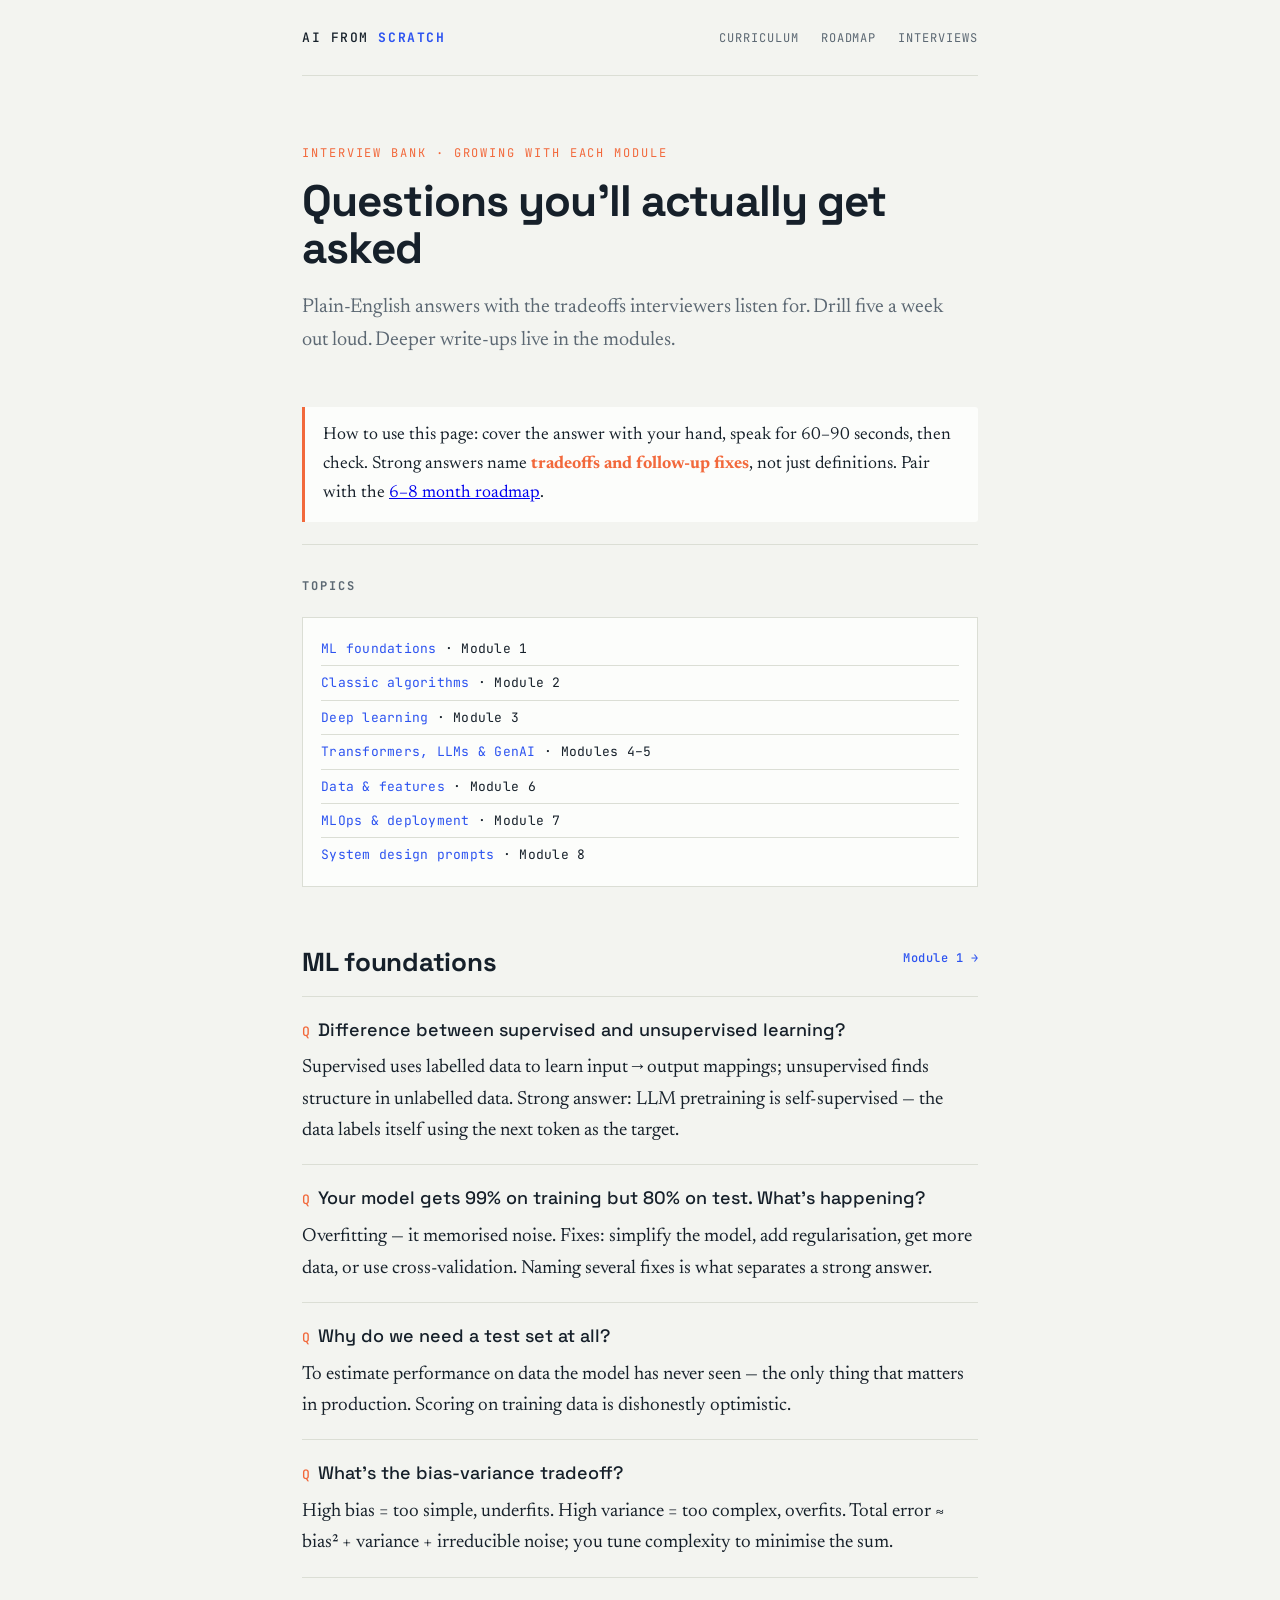
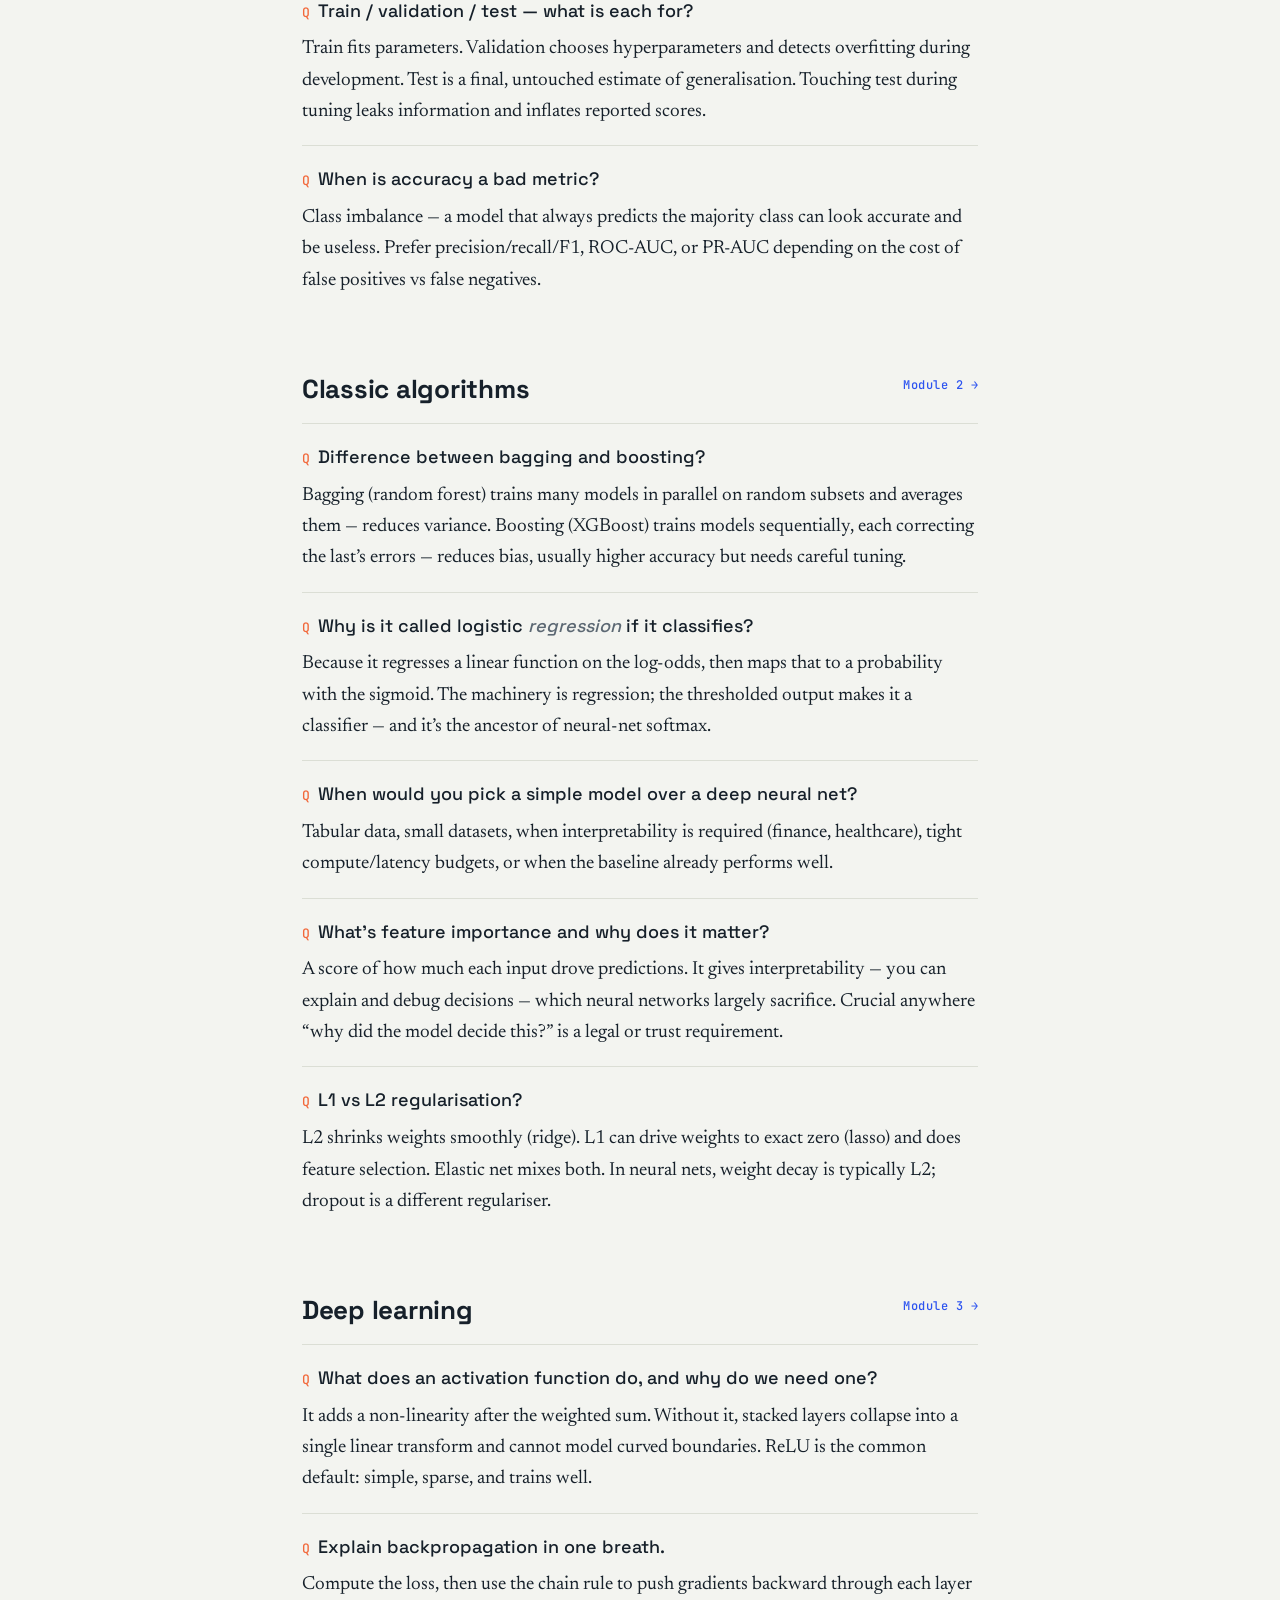
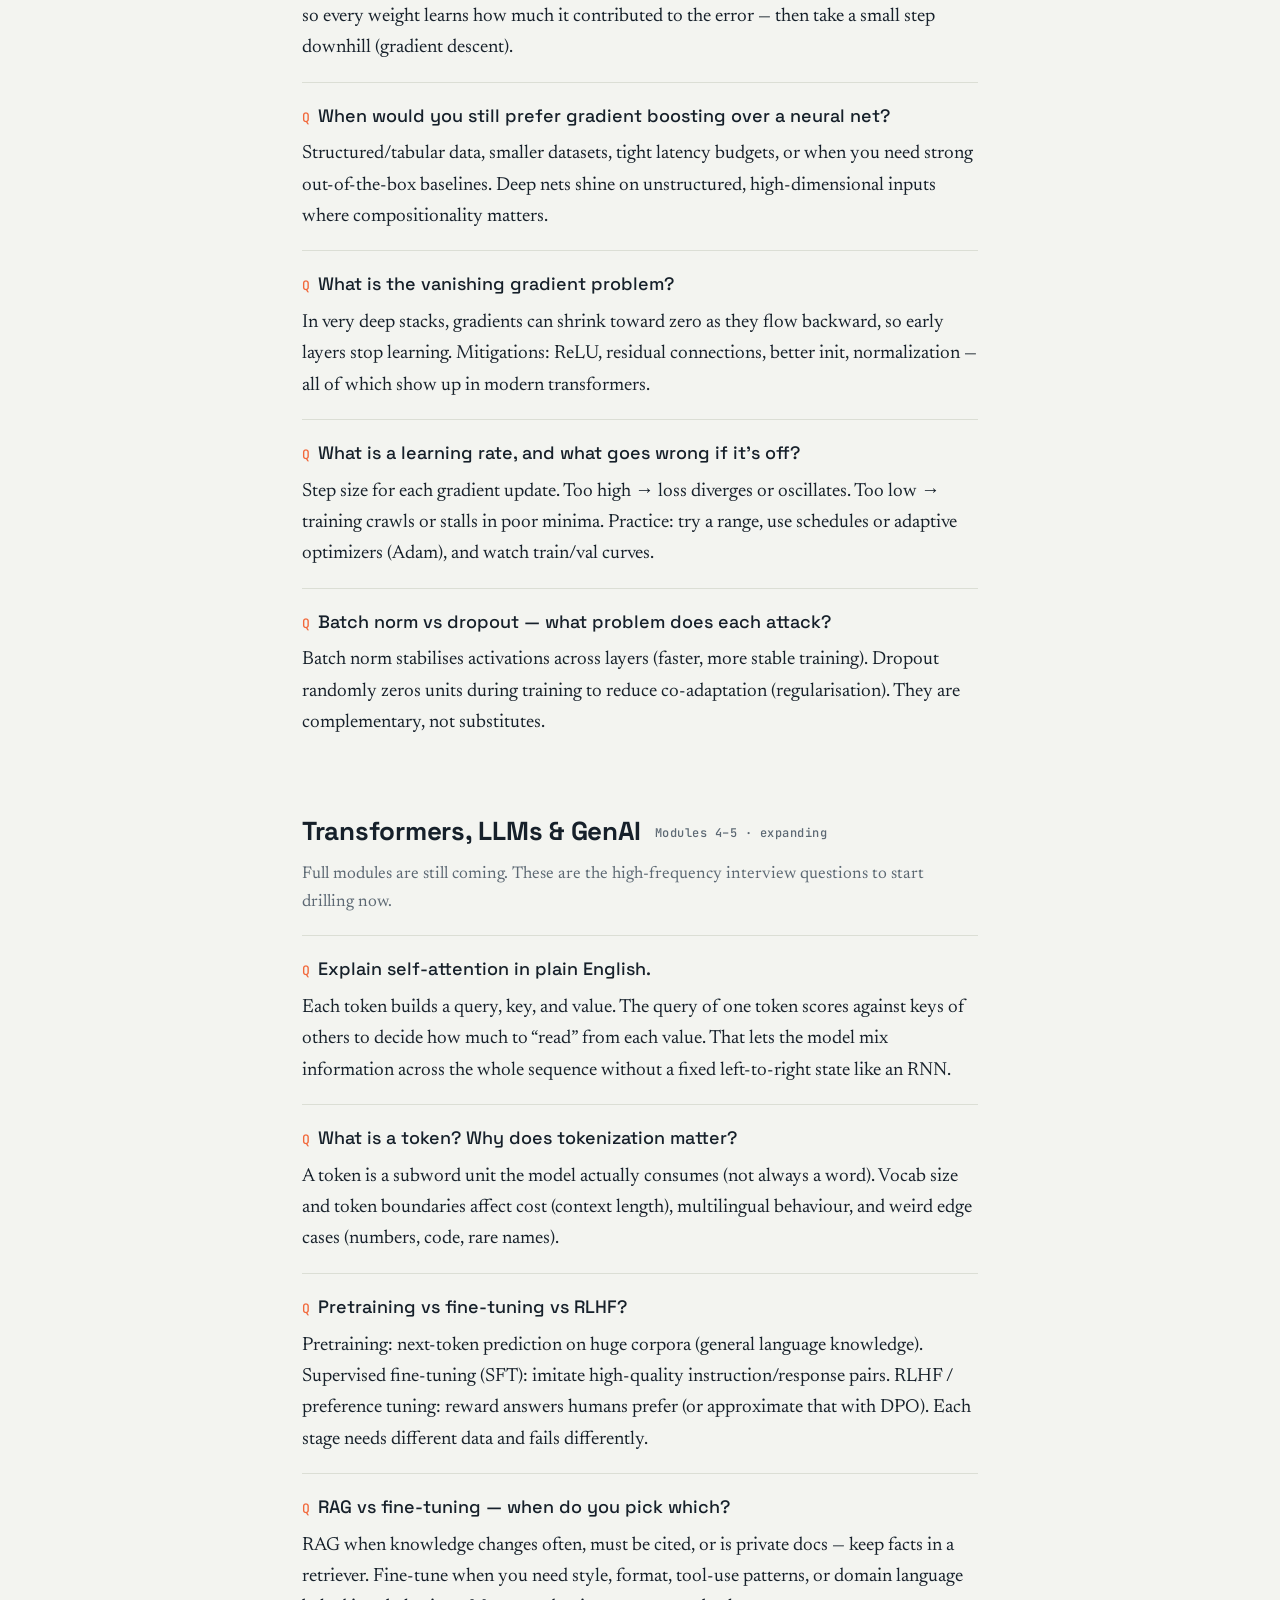
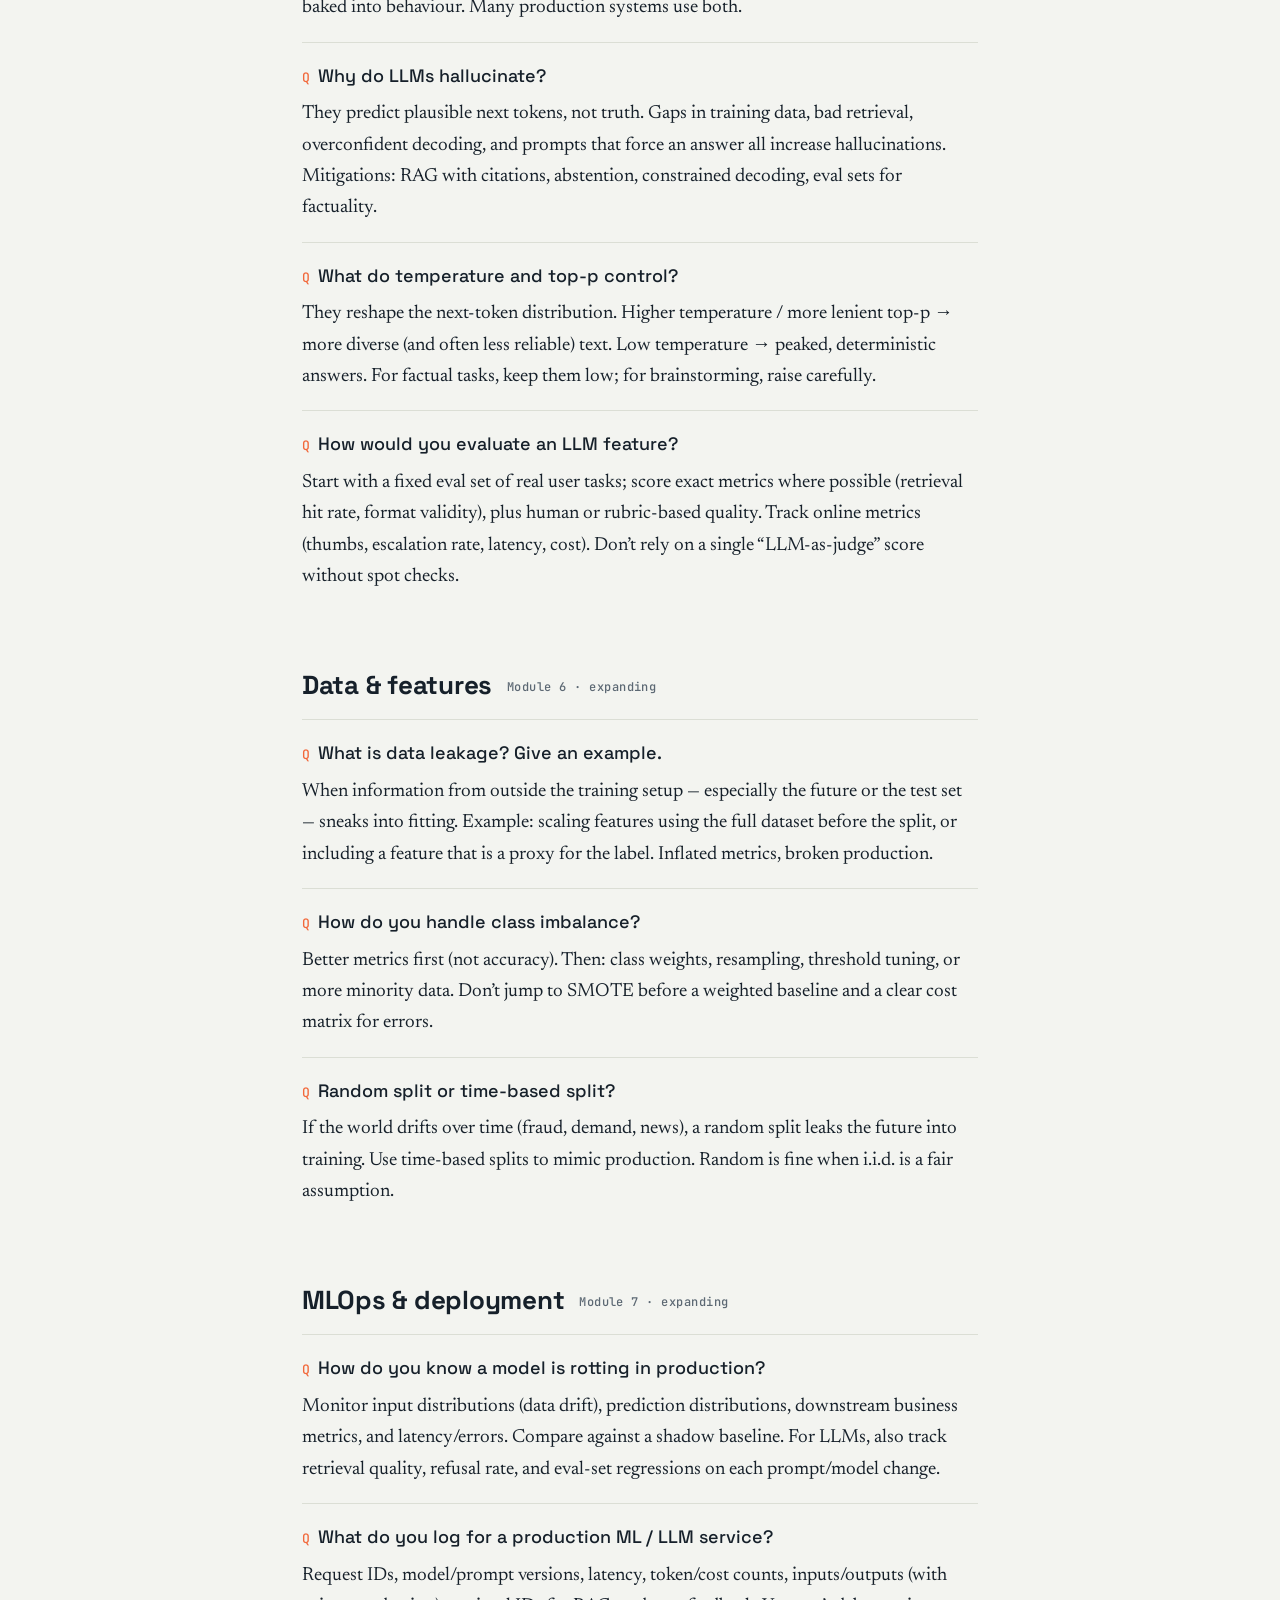
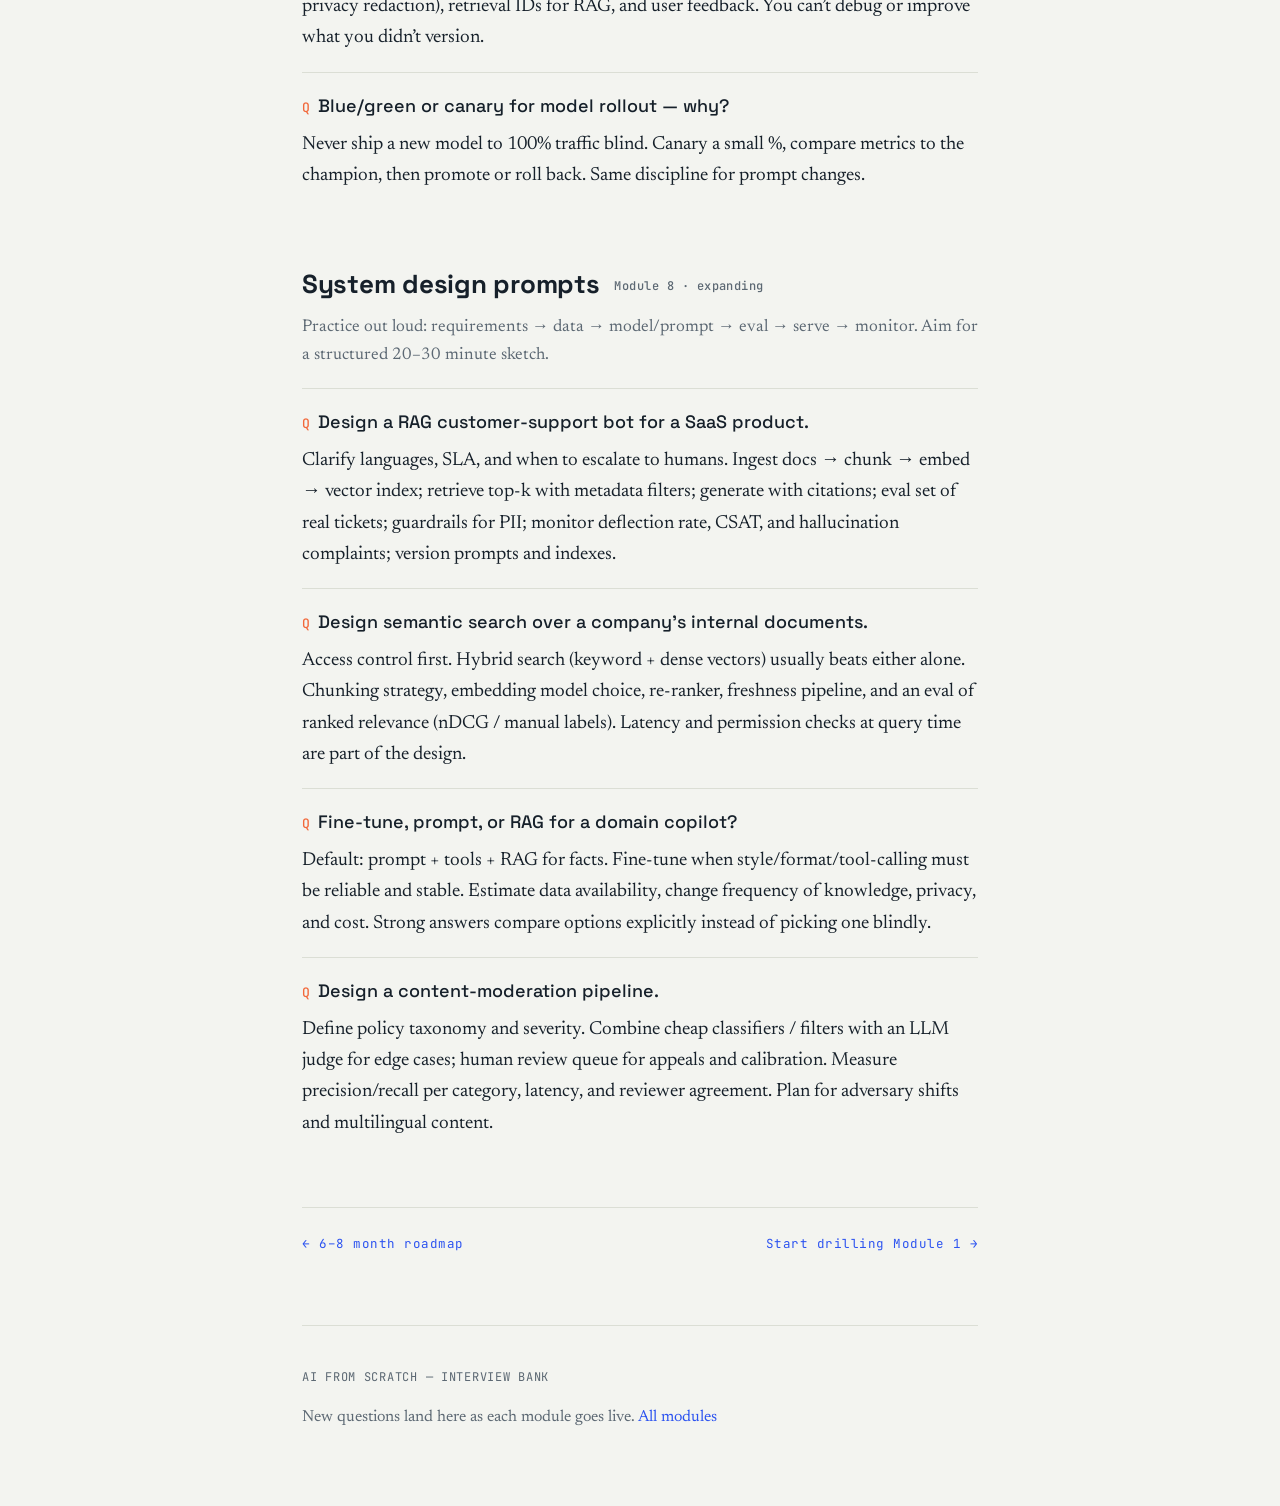
==== interview.html @ 67f8be4a "Add roadmap and interview-questions pages linked from home Publish a 6–8 month interview-ready learn" ====
<!DOCTYPE html>
<html lang="en">
<head>
<meta charset="utf-8">
<meta name="viewport" content="width=device-width, initial-scale=1">
<title>Interview questions | AI from scratch</title>
<meta name="description" content="ML, deep learning, LLM, and system-design interview questions with plain-English answers — organized for a 6–8 month prep plan.">
<link rel="preconnect" href="https://fonts.googleapis.com">
<link rel="preconnect" href="https://fonts.gstatic.com" crossorigin>
<link href="https://fonts.googleapis.com/css2?family=Space+Grotesk:wght@500;700&family=Newsreader:ital,opsz,wght@0,6..72,400;0,6..72,500;1,6..72,400&family=JetBrains+Mono:wght@400;500&display=swap" rel="stylesheet">
<link rel="stylesheet" href="styles.css">
</head>
<body>
<div class="wrap">

  <header class="topbar">
    <a class="brand" href="index.html">AI&nbsp;from&nbsp;<b>scratch</b></a>
    <nav>
      <a href="index.html#curriculum">Curriculum</a>
      <a href="roadmap.html">Roadmap</a>
      <a href="interview.html">Interviews</a>
    </nav>
  </header>

  <div class="mhead">
    <p class="kicker">Interview bank · growing with each module</p>
    <h1>Questions you’ll actually get asked</h1>
    <p class="stand">Plain-English answers with the tradeoffs interviewers listen for.
      Drill five a week out loud. Deeper write-ups live in the modules.</p>
  </div>

  <article>
    <div class="callout">How to use this page: cover the answer with your hand, speak for 60–90 seconds,
      then check. Strong answers name <b>tradeoffs and follow-up fixes</b>, not just definitions.
      Pair with the <a href="roadmap.html">6–8 month roadmap</a>.</div>

    <h2 class="sec-label" style="margin-top:8px;padding-top:32px;border-top:1px solid var(--line)">Topics</h2>
    <ul class="toc">
      <li><a href="#foundations">ML foundations</a> · Module 1</li>
      <li><a href="#algorithms">Classic algorithms</a> · Module 2</li>
      <li><a href="#deep-learning">Deep learning</a> · Module 3</li>
      <li><a href="#llms">Transformers, LLMs &amp; GenAI</a> · Modules 4–5</li>
      <li><a href="#data">Data &amp; features</a> · Module 6</li>
      <li><a href="#mlops">MLOps &amp; deployment</a> · Module 7</li>
      <li><a href="#system-design">System design prompts</a> · Module 8</li>
    </ul>

    <!-- ========== FOUNDATIONS ========== -->
    <h2 id="foundations">ML foundations <a class="source-link" href="module-1.html">Module 1 →</a></h2>

    <div class="qa">
      <p class="q">Difference between supervised and unsupervised learning?</p>
      <p class="a">Supervised uses labelled data to learn input→output mappings; unsupervised
        finds structure in unlabelled data. Strong answer: LLM pretraining is self-supervised —
        the data labels itself using the next token as the target.</p>
    </div>
    <div class="qa">
      <p class="q">Your model gets 99% on training but 80% on test. What’s happening?</p>
      <p class="a">Overfitting — it memorised noise. Fixes: simplify the model, add
        regularisation, get more data, or use cross-validation. Naming several fixes is what
        separates a strong answer.</p>
    </div>
    <div class="qa">
      <p class="q">Why do we need a test set at all?</p>
      <p class="a">To estimate performance on data the model has never seen — the only thing
        that matters in production. Scoring on training data is dishonestly optimistic.</p>
    </div>
    <div class="qa">
      <p class="q">What’s the bias-variance tradeoff?</p>
      <p class="a">High bias = too simple, underfits. High variance = too complex, overfits.
        Total error ≈ bias² + variance + irreducible noise; you tune complexity to minimise
        the sum.</p>
    </div>
    <div class="qa">
      <p class="q">Train / validation / test — what is each for?</p>
      <p class="a">Train fits parameters. Validation chooses hyperparameters and detects overfitting
        during development. Test is a final, untouched estimate of generalisation. Touching test
        during tuning leaks information and inflates reported scores.</p>
    </div>
    <div class="qa">
      <p class="q">When is accuracy a bad metric?</p>
      <p class="a">Class imbalance — a model that always predicts the majority class can look
        accurate and be useless. Prefer precision/recall/F1, ROC-AUC, or PR-AUC depending on
        the cost of false positives vs false negatives.</p>
    </div>

    <!-- ========== ALGORITHMS ========== -->
    <h2 id="algorithms">Classic algorithms <a class="source-link" href="module-2.html">Module 2 →</a></h2>

    <div class="qa">
      <p class="q">Difference between bagging and boosting?</p>
      <p class="a">Bagging (random forest) trains many models in parallel on random subsets and
        averages them — reduces variance. Boosting (XGBoost) trains models sequentially, each
        correcting the last’s errors — reduces bias, usually higher accuracy but needs careful
        tuning.</p>
    </div>
    <div class="qa">
      <p class="q">Why is it called logistic <em>regression</em> if it classifies?</p>
      <p class="a">Because it regresses a linear function on the log-odds, then maps that to a
        probability with the sigmoid. The machinery is regression; the thresholded output makes
        it a classifier — and it’s the ancestor of neural-net softmax.</p>
    </div>
    <div class="qa">
      <p class="q">When would you pick a simple model over a deep neural net?</p>
      <p class="a">Tabular data, small datasets, when interpretability is required (finance,
        healthcare), tight compute/latency budgets, or when the baseline already performs well.</p>
    </div>
    <div class="qa">
      <p class="q">What’s feature importance and why does it matter?</p>
      <p class="a">A score of how much each input drove predictions. It gives interpretability —
        you can explain and debug decisions — which neural networks largely sacrifice. Crucial
        anywhere “why did the model decide this?” is a legal or trust requirement.</p>
    </div>
    <div class="qa">
      <p class="q">L1 vs L2 regularisation?</p>
      <p class="a">L2 shrinks weights smoothly (ridge). L1 can drive weights to exact zero
        (lasso) and does feature selection. Elastic net mixes both. In neural nets, weight decay
        is typically L2; dropout is a different regulariser.</p>
    </div>

    <!-- ========== DEEP LEARNING ========== -->
    <h2 id="deep-learning">Deep learning <a class="source-link" href="module-3.html">Module 3 →</a></h2>

    <div class="qa">
      <p class="q">What does an activation function do, and why do we need one?</p>
      <p class="a">It adds a non-linearity after the weighted sum. Without it, stacked layers
        collapse into a single linear transform and cannot model curved boundaries. ReLU is
        the common default: simple, sparse, and trains well.</p>
    </div>
    <div class="qa">
      <p class="q">Explain backpropagation in one breath.</p>
      <p class="a">Compute the loss, then use the chain rule to push gradients backward through
        each layer so every weight learns how much it contributed to the error — then take a
        small step downhill (gradient descent).</p>
    </div>
    <div class="qa">
      <p class="q">When would you still prefer gradient boosting over a neural net?</p>
      <p class="a">Structured/tabular data, smaller datasets, tight latency budgets, or when
        you need strong out-of-the-box baselines. Deep nets shine on unstructured,
        high-dimensional inputs where compositionality matters.</p>
    </div>
    <div class="qa">
      <p class="q">What is the vanishing gradient problem?</p>
      <p class="a">In very deep stacks, gradients can shrink toward zero as they flow backward,
        so early layers stop learning. Mitigations: ReLU, residual connections, better init,
        normalization — all of which show up in modern transformers.</p>
    </div>
    <div class="qa">
      <p class="q">What is a learning rate, and what goes wrong if it’s off?</p>
      <p class="a">Step size for each gradient update. Too high → loss diverges or oscillates.
        Too low → training crawls or stalls in poor minima. Practice: try a range, use schedules
        or adaptive optimizers (Adam), and watch train/val curves.</p>
    </div>
    <div class="qa">
      <p class="q">Batch norm vs dropout — what problem does each attack?</p>
      <p class="a">Batch norm stabilises activations across layers (faster, more stable training).
        Dropout randomly zeros units during training to reduce co-adaptation (regularisation).
        They are complementary, not substitutes.</p>
    </div>

    <!-- ========== LLMS ========== -->
    <h2 id="llms">Transformers, LLMs &amp; GenAI <span class="phase-meta">Modules 4–5 · expanding</span></h2>
    <p class="topic-note">Full modules are still coming. These are the high-frequency interview
      questions to start drilling now.</p>

    <div class="qa">
      <p class="q">Explain self-attention in plain English.</p>
      <p class="a">Each token builds a query, key, and value. The query of one token scores against
        keys of others to decide how much to “read” from each value. That lets the model mix
        information across the whole sequence without a fixed left-to-right state like an RNN.</p>
    </div>
    <div class="qa">
      <p class="q">What is a token? Why does tokenization matter?</p>
      <p class="a">A token is a subword unit the model actually consumes (not always a word).
        Vocab size and token boundaries affect cost (context length), multilingual behaviour,
        and weird edge cases (numbers, code, rare names).</p>
    </div>
    <div class="qa">
      <p class="q">Pretraining vs fine-tuning vs RLHF?</p>
      <p class="a">Pretraining: next-token prediction on huge corpora (general language knowledge).
        Supervised fine-tuning (SFT): imitate high-quality instruction/response pairs.
        RLHF / preference tuning: reward answers humans prefer (or approximate that with DPO).
        Each stage needs different data and fails differently.</p>
    </div>
    <div class="qa">
      <p class="q">RAG vs fine-tuning — when do you pick which?</p>
      <p class="a">RAG when knowledge changes often, must be cited, or is private docs — keep facts
        in a retriever. Fine-tune when you need style, format, tool-use patterns, or domain
        language baked into behaviour. Many production systems use both.</p>
    </div>
    <div class="qa">
      <p class="q">Why do LLMs hallucinate?</p>
      <p class="a">They predict plausible next tokens, not truth. Gaps in training data, bad
        retrieval, overconfident decoding, and prompts that force an answer all increase
        hallucinations. Mitigations: RAG with citations, abstention, constrained decoding,
        eval sets for factuality.</p>
    </div>
    <div class="qa">
      <p class="q">What do temperature and top-p control?</p>
      <p class="a">They reshape the next-token distribution. Higher temperature / more lenient top-p
        → more diverse (and often less reliable) text. Low temperature → peaked, deterministic
        answers. For factual tasks, keep them low; for brainstorming, raise carefully.</p>
    </div>
    <div class="qa">
      <p class="q">How would you evaluate an LLM feature?</p>
      <p class="a">Start with a fixed eval set of real user tasks; score exact metrics where
        possible (retrieval hit rate, format validity), plus human or rubric-based quality.
        Track online metrics (thumbs, escalation rate, latency, cost). Don’t rely on a single
        “LLM-as-judge” score without spot checks.</p>
    </div>

    <!-- ========== DATA ========== -->
    <h2 id="data">Data &amp; features <span class="phase-meta">Module 6 · expanding</span></h2>

    <div class="qa">
      <p class="q">What is data leakage? Give an example.</p>
      <p class="a">When information from outside the training setup — especially the future or the
        test set — sneaks into fitting. Example: scaling features using the full dataset before
        the split, or including a feature that is a proxy for the label. Inflated metrics,
        broken production.</p>
    </div>
    <div class="qa">
      <p class="q">How do you handle class imbalance?</p>
      <p class="a">Better metrics first (not accuracy). Then: class weights, resampling, threshold
        tuning, or more minority data. Don’t jump to SMOTE before a weighted baseline and a
        clear cost matrix for errors.</p>
    </div>
    <div class="qa">
      <p class="q">Random split or time-based split?</p>
      <p class="a">If the world drifts over time (fraud, demand, news), a random split leaks the
        future into training. Use time-based splits to mimic production. Random is fine when
        i.i.d. is a fair assumption.</p>
    </div>

    <!-- ========== MLOPS ========== -->
    <h2 id="mlops">MLOps &amp; deployment <span class="phase-meta">Module 7 · expanding</span></h2>

    <div class="qa">
      <p class="q">How do you know a model is rotting in production?</p>
      <p class="a">Monitor input distributions (data drift), prediction distributions, downstream
        business metrics, and latency/errors. Compare against a shadow baseline. For LLMs, also
        track retrieval quality, refusal rate, and eval-set regressions on each prompt/model change.</p>
    </div>
    <div class="qa">
      <p class="q">What do you log for a production ML / LLM service?</p>
      <p class="a">Request IDs, model/prompt versions, latency, token/cost counts, inputs/outputs
        (with privacy redaction), retrieval IDs for RAG, and user feedback. You can’t debug or
        improve what you didn’t version.</p>
    </div>
    <div class="qa">
      <p class="q">Blue/green or canary for model rollout — why?</p>
      <p class="a">Never ship a new model to 100% traffic blind. Canary a small %, compare metrics
        to the champion, then promote or roll back. Same discipline for prompt changes.</p>
    </div>

    <!-- ========== SYSTEM DESIGN ========== -->
    <h2 id="system-design">System design prompts <span class="phase-meta">Module 8 · expanding</span></h2>
    <p class="topic-note">Practice out loud: requirements → data → model/prompt → eval → serve → monitor.
      Aim for a structured 20–30 minute sketch.</p>

    <div class="qa">
      <p class="q">Design a RAG customer-support bot for a SaaS product.</p>
      <p class="a">Clarify languages, SLA, and when to escalate to humans. Ingest docs → chunk →
        embed → vector index; retrieve top-k with metadata filters; generate with citations;
        eval set of real tickets; guardrails for PII; monitor deflection rate, CSAT, and
        hallucination complaints; version prompts and indexes.</p>
    </div>
    <div class="qa">
      <p class="q">Design semantic search over a company’s internal documents.</p>
      <p class="a">Access control first. Hybrid search (keyword + dense vectors) usually beats
        either alone. Chunking strategy, embedding model choice, re-ranker, freshness pipeline,
        and an eval of ranked relevance (nDCG / manual labels). Latency and permission checks
        at query time are part of the design.</p>
    </div>
    <div class="qa">
      <p class="q">Fine-tune, prompt, or RAG for a domain copilot?</p>
      <p class="a">Default: prompt + tools + RAG for facts. Fine-tune when style/format/tool-calling
        must be reliable and stable. Estimate data availability, change frequency of knowledge,
        privacy, and cost. Strong answers compare options explicitly instead of picking one blindly.</p>
    </div>
    <div class="qa">
      <p class="q">Design a content-moderation pipeline.</p>
      <p class="a">Define policy taxonomy and severity. Combine cheap classifiers / filters with
        an LLM judge for edge cases; human review queue for appeals and calibration. Measure
        precision/recall per category, latency, and reviewer agreement. Plan for adversary
        shifts and multilingual content.</p>
    </div>
  </article>

  <nav class="mnav">
    <a href="roadmap.html">← 6–8 month roadmap</a>
    <a href="module-1.html">Start drilling Module 1 →</a>
  </nav>

  <footer>
    <p class="foot-mono">AI FROM SCRATCH — INTERVIEW BANK</p>
    <p>New questions land here as each module goes live.
      <a href="index.html">All modules</a></p>
  </footer>

</div>
</body>
</html>
---- styles.css ----
/* ============================================================
   AI from scratch — design system
   Signature: the curriculum "route" — a vertical line where each
   module is a stop, filled when published, hollow when upcoming.
   Type: Space Grotesk (display) + Newsreader (reading) + JetBrains Mono (code/labels)
   ============================================================ */

:root {
  --bg:      #F3F4F0;   /* cool warm paper */
  --surface: #FCFDFB;   /* reading panels */
  --ink:     #16202A;   /* deep slate */
  --muted:   #5C6873;   /* captions, secondary */
  --accent:  #2C53F0;   /* signal blue — links, "live" */
  --warm:    #F2693C;   /* progress / done markers */
  --line:    #DBDED5;   /* hairlines */
  --code-bg: #161F2A;   /* dark code blocks */
  --code-fg: #E7EBF0;

  --maxw: 720px;
  --display: "Space Grotesk", ui-sans-serif, system-ui, sans-serif;
  --body: "Newsreader", Georgia, "Times New Roman", serif;
  --mono: "JetBrains Mono", ui-monospace, "SF Mono", Menlo, monospace;
}

* { box-sizing: border-box; }

html { scroll-behavior: smooth; }
@media (prefers-reduced-motion: reduce) {
  html { scroll-behavior: auto; }
  * { animation: none !important; transition: none !important; }
}

body {
  margin: 0;
  background: var(--bg);
  color: var(--ink);
  font-family: var(--body);
  font-size: 19px;
  line-height: 1.65;
  -webkit-font-smoothing: antialiased;
}

.wrap { max-width: var(--maxw); margin: 0 auto; padding: 0 22px; }

/* ---------- top bar ---------- */
.topbar {
  display: flex; align-items: baseline; justify-content: space-between;
  padding: 22px 0; border-bottom: 1px solid var(--line);
}
.brand {
  font-family: var(--mono);
  font-size: 13px; letter-spacing: 0.12em; text-transform: uppercase;
  color: var(--ink); text-decoration: none; font-weight: 500;
}
.brand b { color: var(--accent); }
.topbar nav a {
  font-family: var(--mono); font-size: 12px; letter-spacing: 0.08em;
  text-transform: uppercase; color: var(--muted); text-decoration: none;
  margin-left: 18px;
}
.topbar nav a:hover { color: var(--accent); }

/* ---------- hero ---------- */
.hero { padding: 64px 0 40px; }
.eyebrow {
  font-family: var(--mono); font-size: 12px; letter-spacing: 0.18em;
  text-transform: uppercase; color: var(--warm); margin: 0 0 18px;
}
.hero h1 {
  font-family: var(--display); font-weight: 700;
  font-size: clamp(34px, 6vw, 54px); line-height: 1.04;
  letter-spacing: -0.02em; margin: 0 0 22px;
}
.hero h1 em { font-style: normal; color: var(--accent); }
.lede { font-size: 21px; color: var(--ink); margin: 0 0 30px; max-width: 60ch; }
.lede .by { color: var(--muted); }

.hero-meta { display: flex; align-items: center; gap: 18px; flex-wrap: wrap; }
.cta {
  display: inline-flex; align-items: center; gap: 9px;
  background: var(--ink); color: var(--surface); text-decoration: none;
  font-family: var(--mono); font-size: 13px; letter-spacing: 0.06em;
  text-transform: uppercase; padding: 13px 20px; border-radius: 2px;
  transition: background .15s ease;
}
.cta:hover { background: var(--accent); }
.cta .arr { transition: transform .15s ease; }
.cta:hover .arr { transform: translateX(3px); }
.progress-pill {
  font-family: var(--mono); font-size: 12.5px; letter-spacing: 0.04em;
  color: var(--muted);
}
.progress-pill b { color: var(--warm); }

/* ---------- section heading ---------- */
.sec-label {
  font-family: var(--mono); font-size: 12px; letter-spacing: 0.16em;
  text-transform: uppercase; color: var(--muted);
  padding: 48px 0 8px; border-top: 1px solid var(--line); margin-top: 40px;
}

/* ---------- the route (signature) ---------- */
.route { list-style: none; margin: 12px 0 20px; padding: 0; position: relative; }
.route::before {
  content: ""; position: absolute; left: 13px; top: 14px; bottom: 14px;
  width: 2px; background: var(--line);
}
.stop {
  position: relative; padding: 16px 0 16px 52px; display: block;
  text-decoration: none; color: inherit; border-bottom: 1px dashed transparent;
}
.stop + .stop { border-top: 1px solid var(--line); }
.node {
  position: absolute; left: 4px; top: 20px; width: 20px; height: 20px;
  border-radius: 50%; background: var(--bg); border: 2px solid var(--line);
  display: grid; place-items: center;
  font-family: var(--mono); font-size: 10px; color: var(--muted); z-index: 1;
}
.stop.live .node { background: var(--warm); border-color: var(--warm); color: #fff; }
.stop .mnum {
  font-family: var(--mono); font-size: 12px; letter-spacing: 0.1em;
  color: var(--muted); display: block; margin-bottom: 2px;
}
.stop .mtitle {
  font-family: var(--display); font-weight: 500; font-size: 22px;
  letter-spacing: -0.01em;
}
.stop .mdesc { color: var(--muted); font-size: 16px; margin-top: 2px; }
.stop.live { cursor: pointer; }
.stop.live:hover .mtitle { color: var(--accent); }
.stop.soon { opacity: 0.72; }
.tag {
  font-family: var(--mono); font-size: 10px; letter-spacing: 0.08em;
  text-transform: uppercase; padding: 2px 7px; border-radius: 2px;
  vertical-align: middle; margin-left: 10px;
}
.tag.live { background: rgba(44,83,240,.12); color: var(--accent); }
.tag.soon { background: rgba(92,104,115,.12); color: var(--muted); }

/* ---------- module page ---------- */
.mhead { padding: 56px 0 8px; }
.mhead .kicker {
  font-family: var(--mono); font-size: 12px; letter-spacing: 0.16em;
  text-transform: uppercase; color: var(--warm); margin-bottom: 14px;
}
.mhead h1 {
  font-family: var(--display); font-weight: 700;
  font-size: clamp(30px, 5vw, 44px); letter-spacing: -0.02em;
  line-height: 1.06; margin: 0 0 16px;
}
.mhead .stand { font-size: 20px; color: var(--muted); max-width: 60ch; }

article h2 {
  font-family: var(--display); font-weight: 700; font-size: 26px;
  letter-spacing: -0.01em; margin: 46px 0 12px; padding-top: 8px;
}
article h3 {
  font-family: var(--display); font-weight: 500; font-size: 20px;
  margin: 28px 0 6px;
}
article p { margin: 0 0 18px; }
article strong { font-weight: 600; }
article em { color: var(--muted); font-style: italic; }
.callout {
  border-left: 3px solid var(--warm); background: var(--surface);
  padding: 14px 18px; margin: 22px 0; border-radius: 0 3px 3px 0;
  font-size: 17.5px;
}
.callout b { color: var(--warm); }

/* code */
pre {
  background: var(--code-bg); color: var(--code-fg); border-radius: 5px;
  padding: 18px 20px; overflow-x: auto; margin: 22px 0;
  font-family: var(--mono); font-size: 13.5px; line-height: 1.6;
}
code { font-family: var(--mono); font-size: 0.86em; }
p code, li code { background: rgba(44,83,240,.10); color: var(--accent); padding: 1px 5px; border-radius: 3px; }
pre code { background: none; color: inherit; padding: 0; }

/* the output table look */
.result { font-family: var(--mono); font-size: 13px; }

/* Q&A */
.qa { border-top: 1px solid var(--line); padding: 18px 0; }
.qa .q { font-family: var(--display); font-weight: 500; font-size: 18px; margin: 0 0 8px; }
.qa .q::before { content: "Q "; color: var(--warm); font-family: var(--mono); font-size: 13px; }
.qa .a { margin: 0; color: var(--ink); }

/* module nav */
.mnav { display: flex; justify-content: space-between; gap: 14px;
  border-top: 1px solid var(--line); margin-top: 50px; padding: 26px 0 10px; }
.mnav a {
  font-family: var(--mono); font-size: 12.5px; letter-spacing: 0.04em;
  color: var(--accent); text-decoration: none;
}
.mnav a:hover { text-decoration: underline; }
.mnav span { color: var(--muted); font-family: var(--mono); font-size: 12.5px; }

/* ---------- footer ---------- */
footer {
  border-top: 1px solid var(--line); margin-top: 60px; padding: 30px 0 60px;
  color: var(--muted); font-size: 16px;
}
footer a { color: var(--accent); text-decoration: none; }
footer a:hover { text-decoration: underline; }
.foot-mono { font-family: var(--mono); font-size: 12px; letter-spacing: 0.06em; }

/* ---------- roadmap / interview pages ---------- */
.toc {
  list-style: none; margin: 8px 0 28px; padding: 0;
  border: 1px solid var(--line); background: var(--surface);
  padding: 14px 18px;
}
.toc li {
  font-family: var(--mono); font-size: 13px; letter-spacing: 0.02em;
  padding: 6px 0; border-top: 1px solid var(--line);
}
.toc li:first-child { border-top: none; }
.toc a { color: var(--accent); text-decoration: none; }
.toc a:hover { text-decoration: underline; }

.plan-list {
  margin: 0 0 18px; padding-left: 1.15em;
}
.plan-list li { margin: 0 0 8px; }

.phase-meta {
  display: inline-block; margin-left: 8px;
  font-family: var(--mono); font-size: 12px; font-weight: 500;
  letter-spacing: 0.04em; color: var(--muted); vertical-align: middle;
}

.source-link {
  float: right; font-family: var(--mono); font-size: 12px; font-weight: 500;
  letter-spacing: 0.04em; color: var(--accent); text-decoration: none;
  margin-top: 8px;
}
.source-link:hover { text-decoration: underline; }

.topic-note {
  color: var(--muted); font-size: 17px; margin: -4px 0 18px;
}

.cta-row {
  display: flex; flex-wrap: wrap; gap: 12px; margin: 8px 0 10px;
}
.cta.secondary {
  background: transparent; color: var(--ink);
  border: 1px solid var(--ink);
}
.cta.secondary:hover { background: var(--ink); color: var(--surface); }

.link-block {
  display: block; text-decoration: none; color: inherit;
  padding: 18px 0; border-top: 1px solid var(--line);
}
.link-block:first-of-type { border-top: none; }
.link-block .mnum {
  font-family: var(--mono); font-size: 12px; letter-spacing: 0.1em;
  color: var(--muted); display: block; margin-bottom: 2px;
}
.link-block .mtitle {
  font-family: var(--display); font-weight: 500; font-size: 22px;
  letter-spacing: -0.01em; color: var(--ink);
}
.link-block:hover .mtitle { color: var(--accent); }
.link-block .mdesc { color: var(--muted); font-size: 16px; margin-top: 2px; }

/* focus visibility */
a:focus-visible, .cta:focus-visible {
  outline: 2px solid var(--accent); outline-offset: 3px; border-radius: 2px;
}

@media (max-width: 540px) {
  body { font-size: 18px; }
  .topbar nav a { margin-left: 12px; font-size: 11px; }
  .topbar nav a:first-child { margin-left: 0; }
  .hero { padding: 44px 0 30px; }
  .source-link { float: none; display: block; margin: 0 0 8px; }
}
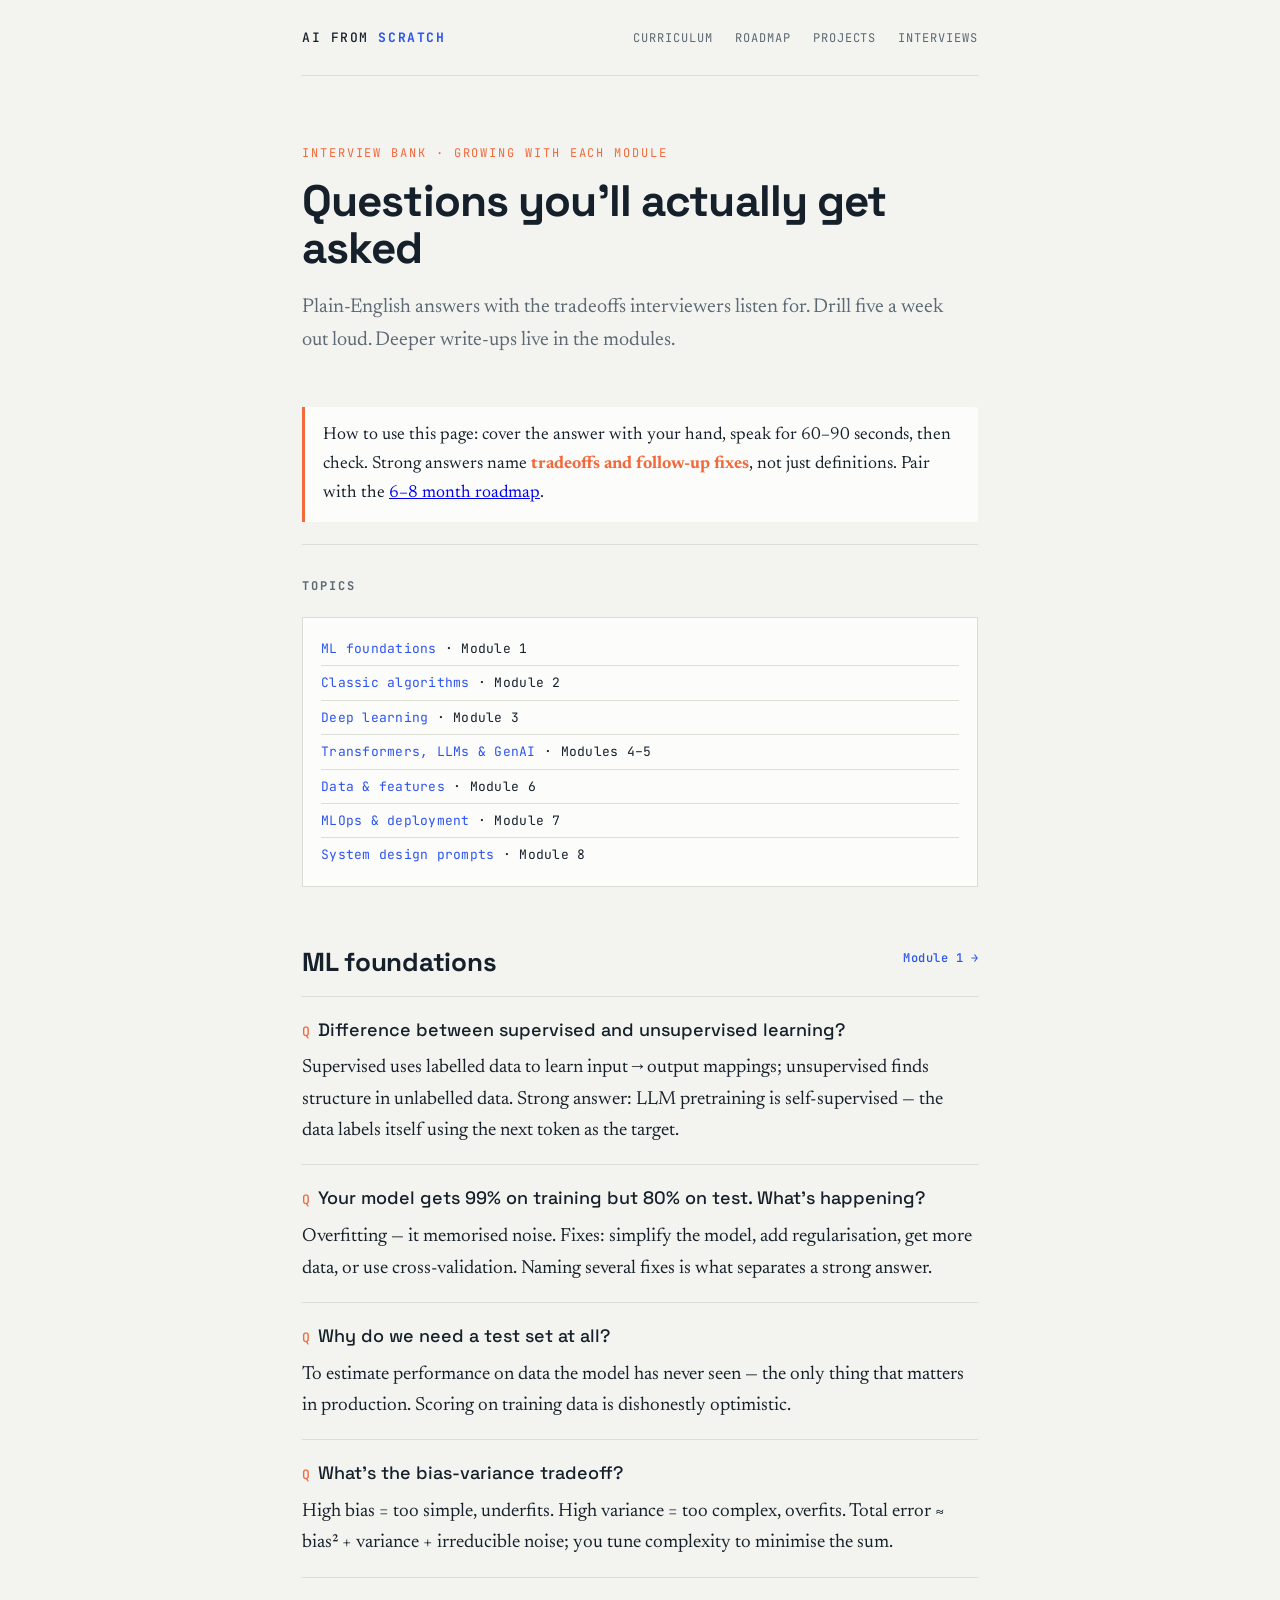
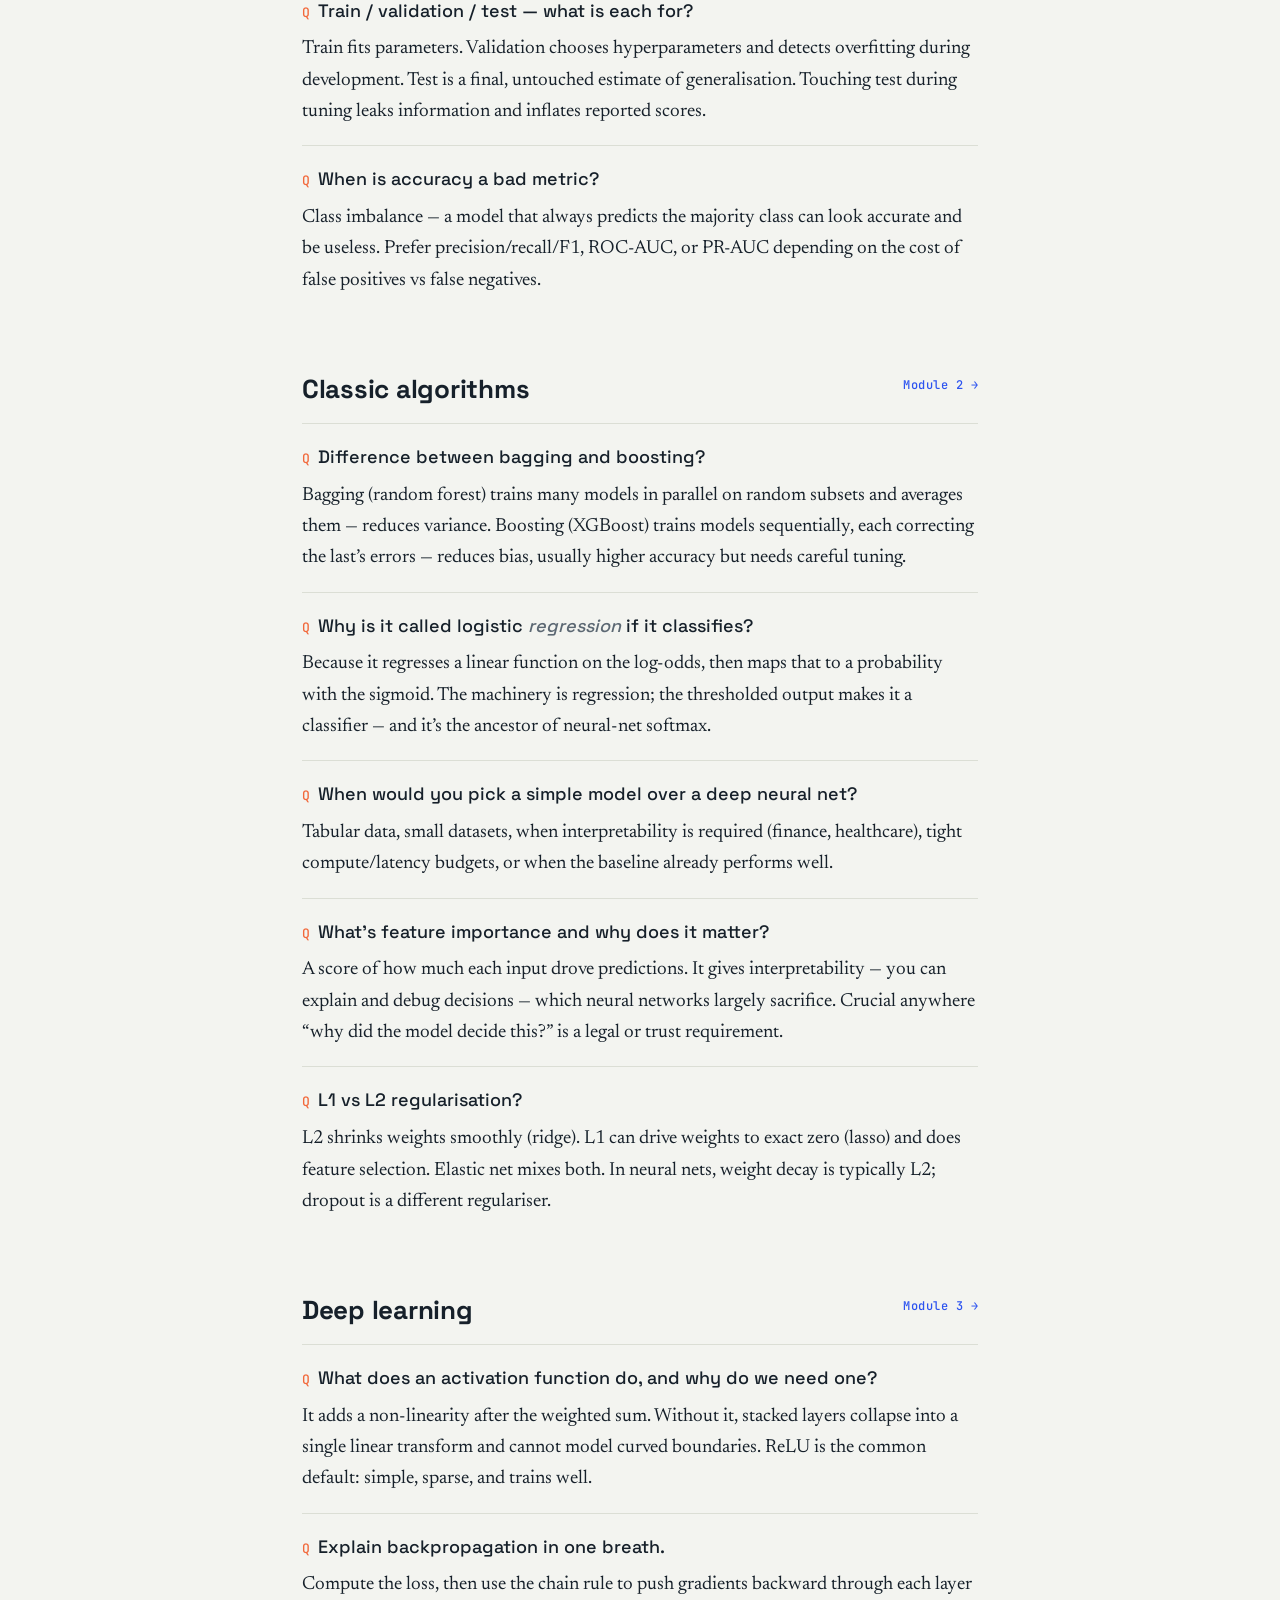
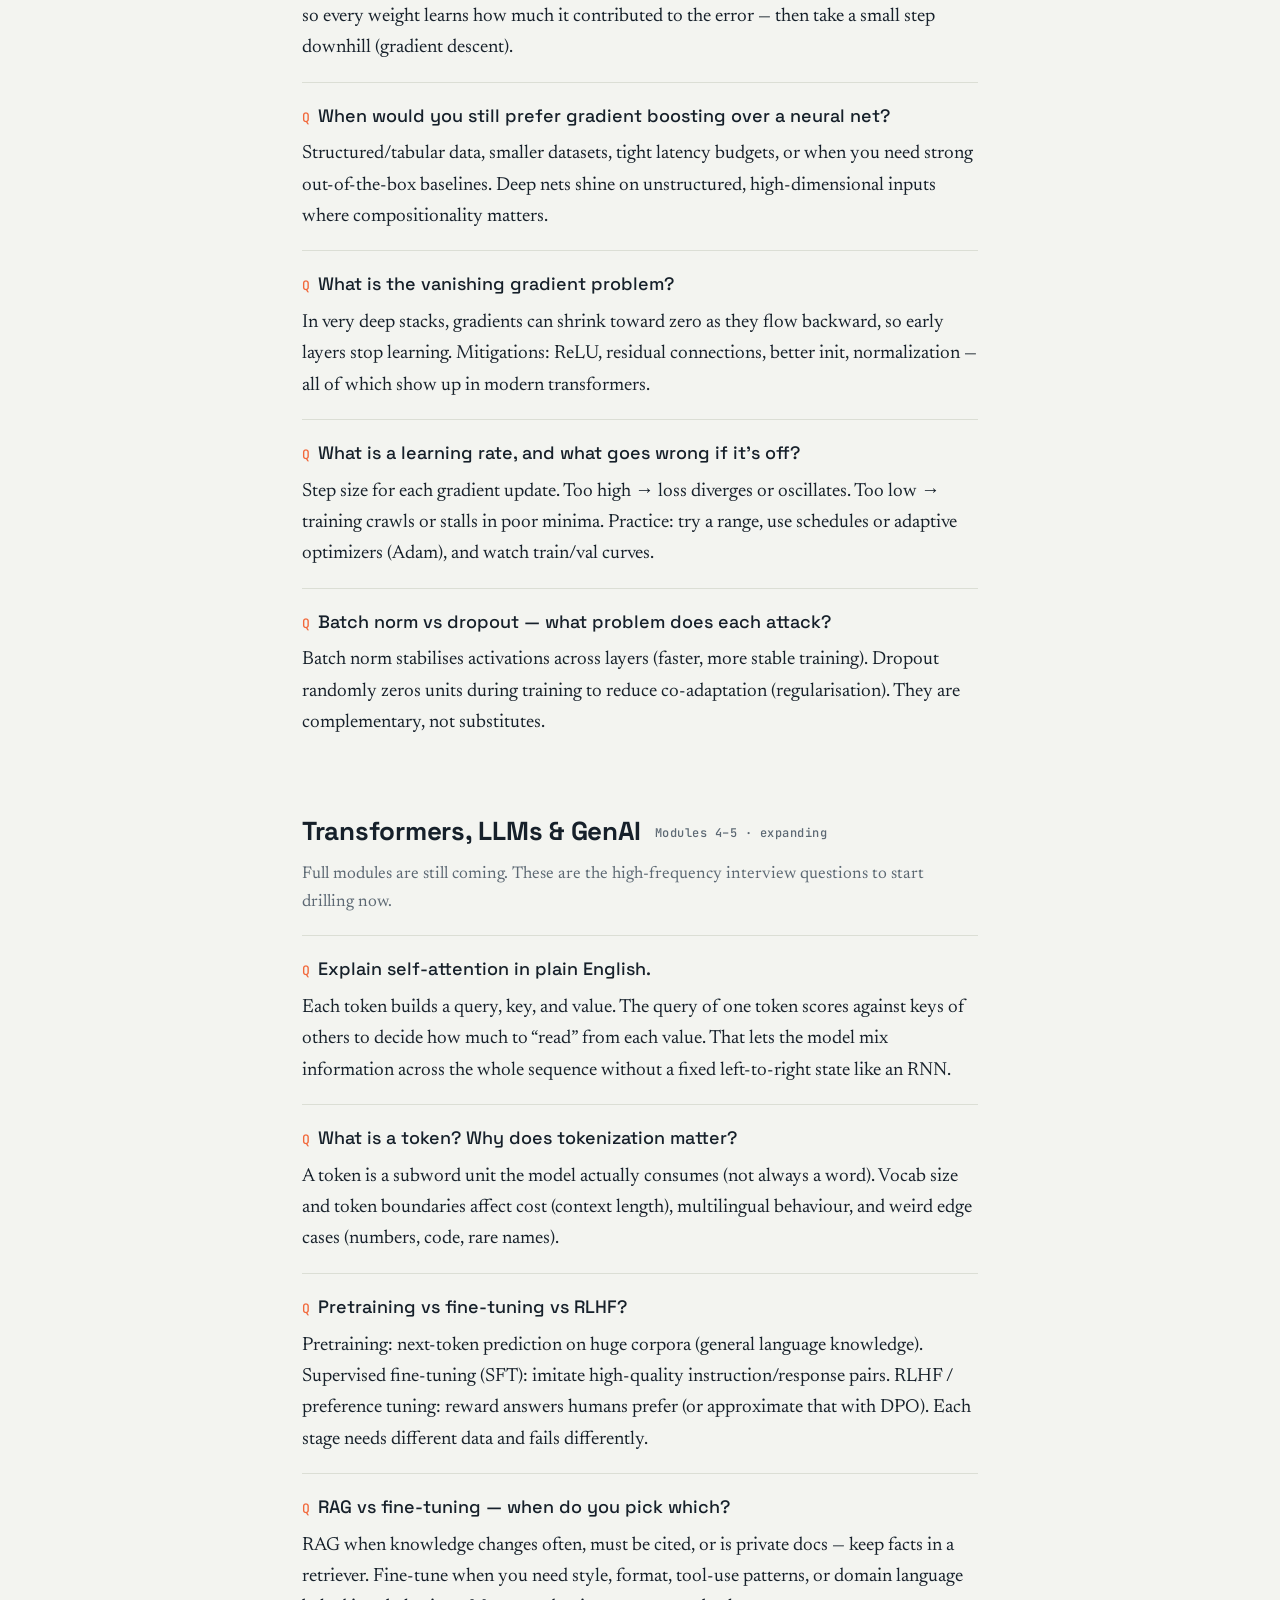
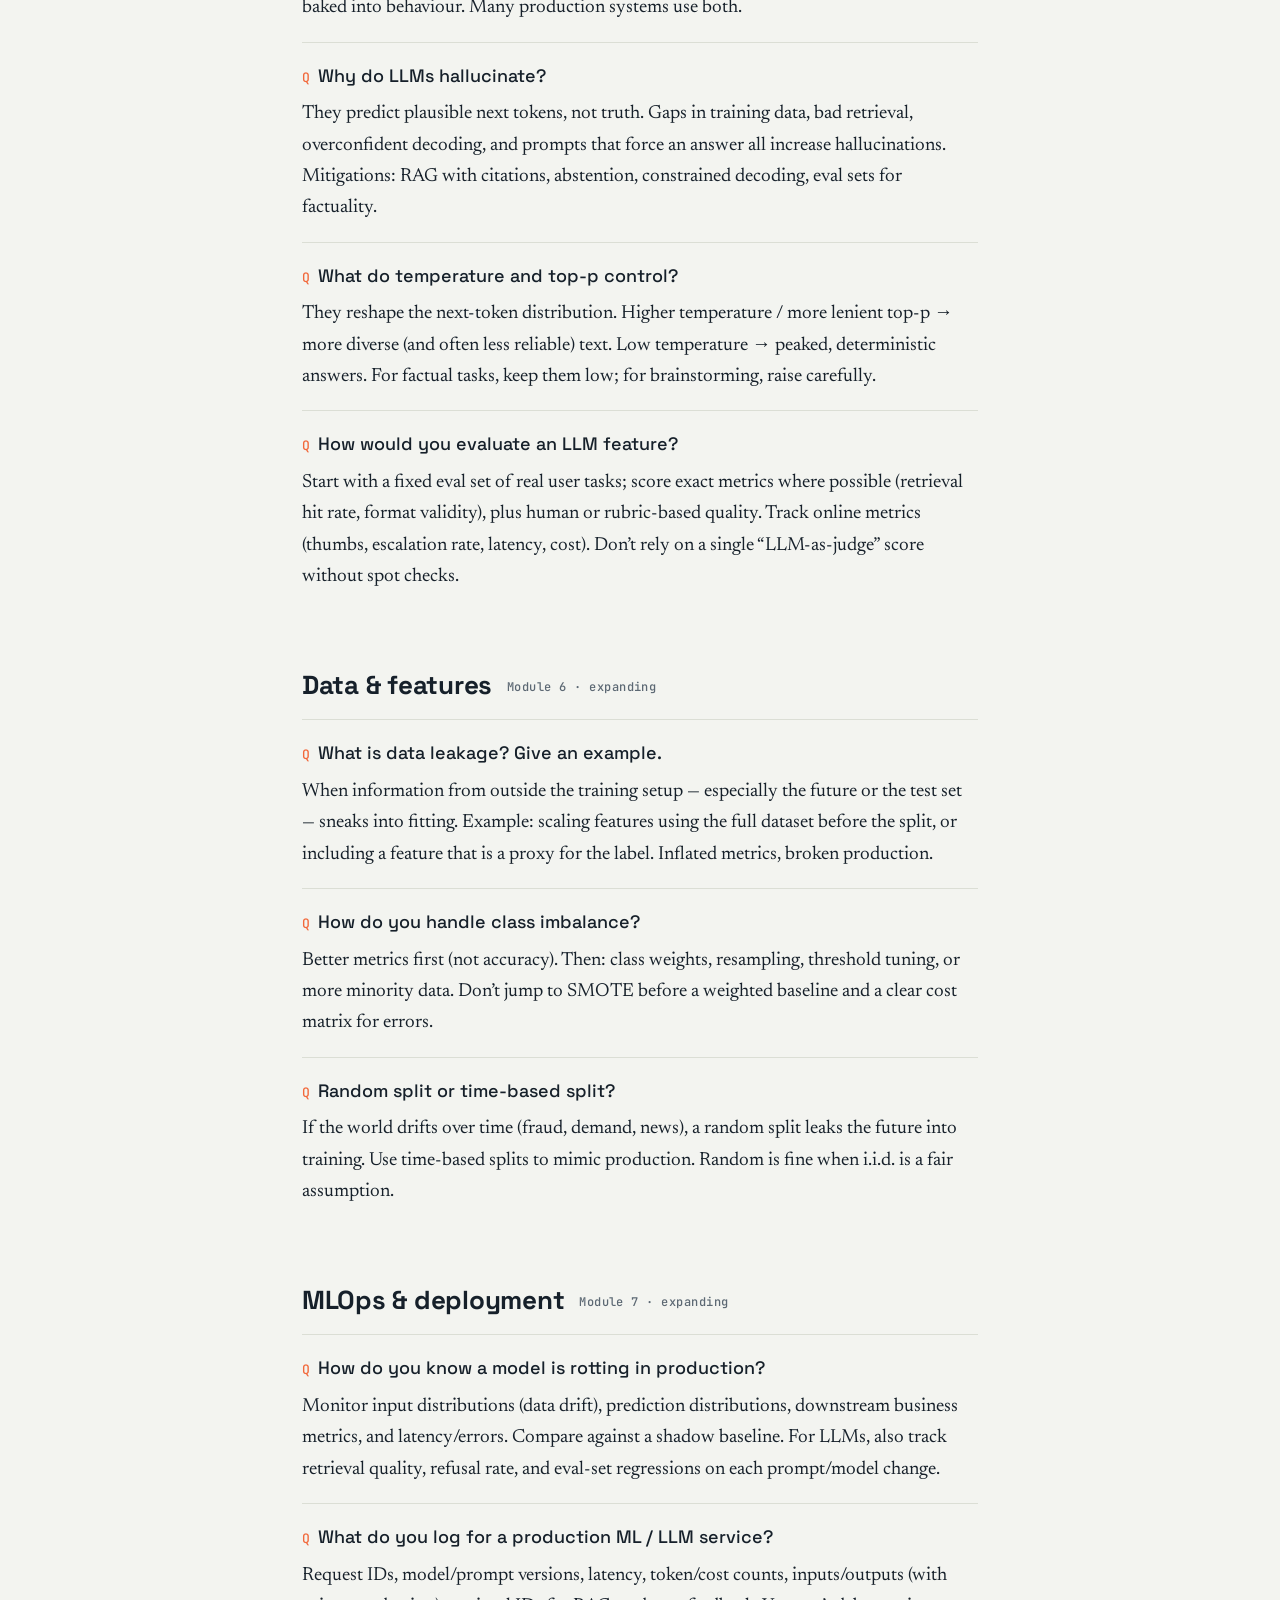
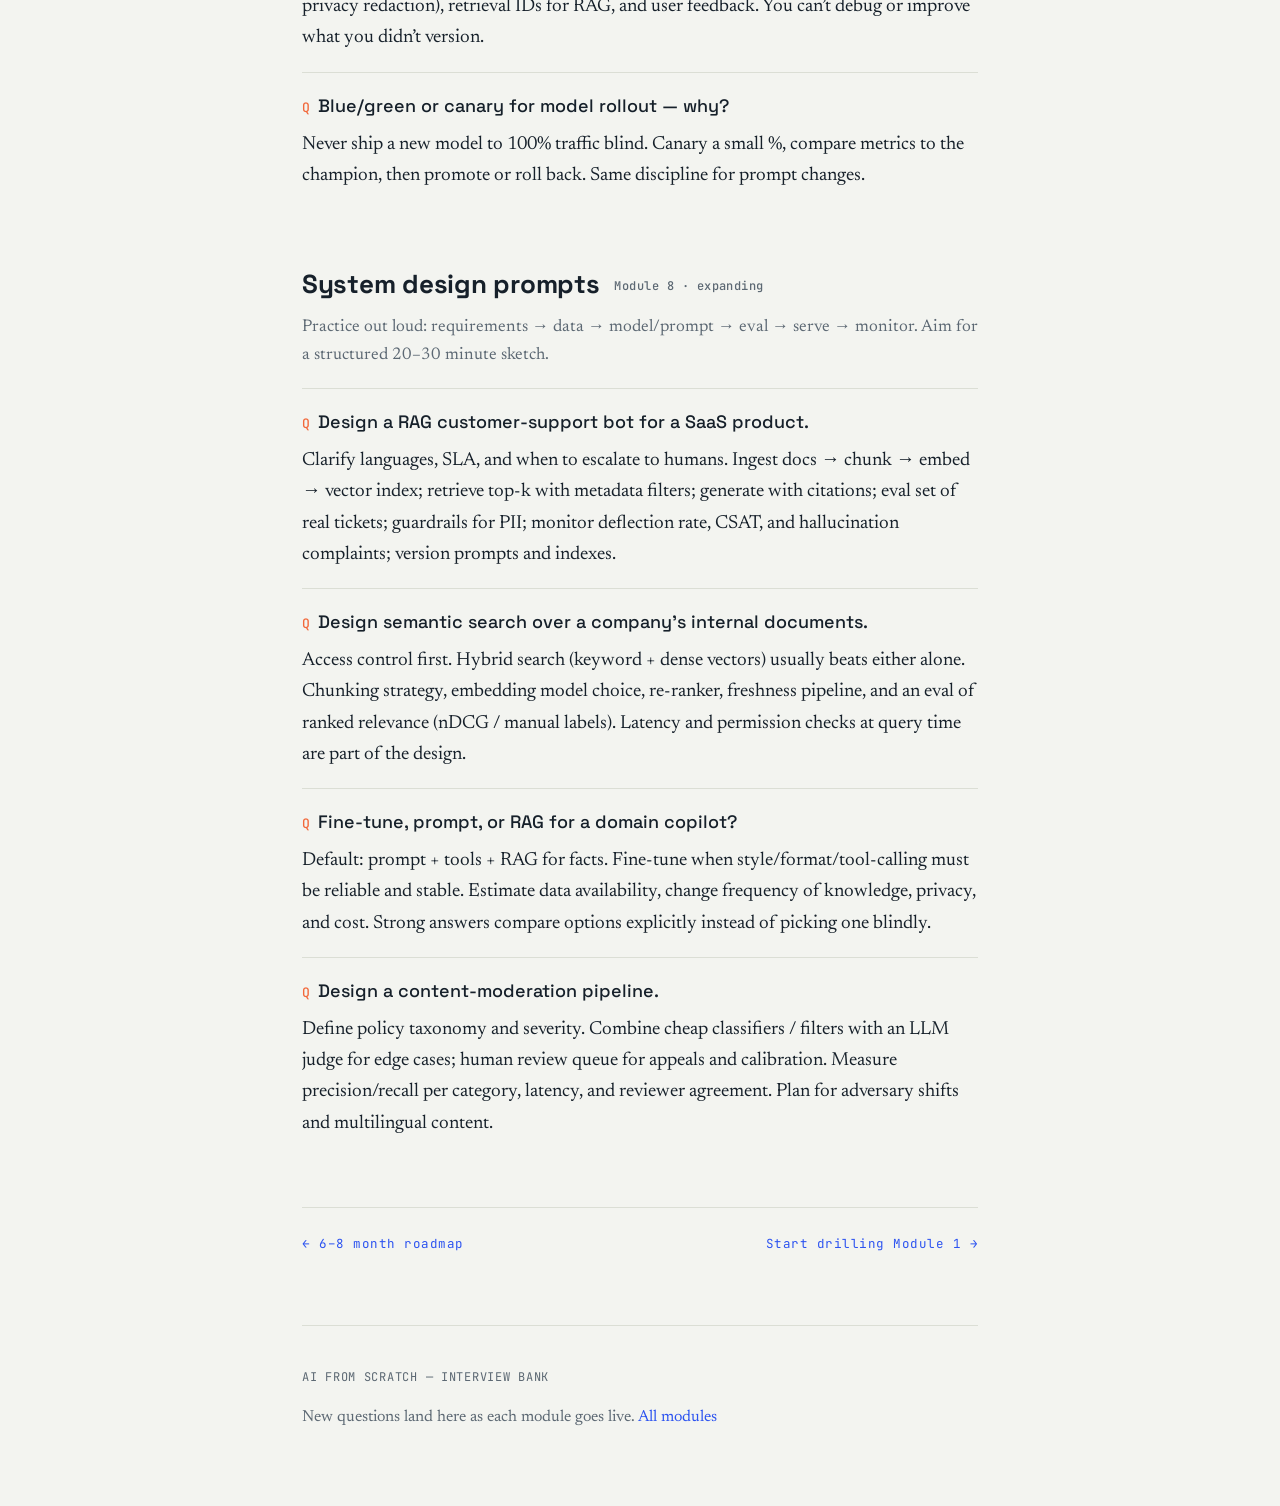
==== commit 1a1fafa9: "Add ScratchCoach projects tracker linked from the site Introduce a flagship spine project with miles" ====
--- a/interview.html
+++ b/interview.html
@@ -18,6 +18,7 @@
     <nav>
       <a href="index.html#curriculum">Curriculum</a>
       <a href="roadmap.html">Roadmap</a>
+      <a href="projects.html">Projects</a>
       <a href="interview.html">Interviews</a>
     </nav>
   </header>
--- a/styles.css
+++ b/styles.css
@@ -168,6 +168,22 @@
 }
 .callout b { color: var(--warm); }
 
+/* Colab / run CTA */
+.run-btn {
+  display: inline-flex; align-items: center; gap: 10px;
+  margin: 8px 0 6px; padding: 12px 18px;
+  background: var(--accent); color: #fff; text-decoration: none;
+  font-family: var(--mono); font-size: 13px; letter-spacing: 0.04em;
+  text-transform: uppercase; border-radius: 2px;
+  transition: filter .15s ease;
+}
+.run-btn:hover { filter: brightness(1.08); }
+.run-btn .play { font-size: 12px; }
+.run-note {
+  font-family: var(--mono); font-size: 12.5px; letter-spacing: 0.02em;
+  color: var(--muted); margin: 0 0 18px;
+}
+
 /* code */
 pre {
   background: var(--code-bg); color: var(--code-fg); border-radius: 5px;
@@ -267,6 +283,36 @@
 .link-block:hover .mtitle { color: var(--accent); }
 .link-block .mdesc { color: var(--muted); font-size: 16px; margin-top: 2px; }
 
+/* concept checklist (roadmap) */
+.concept-list {
+  margin: 12px 0 22px;
+  border-top: 1px solid var(--line);
+}
+.concept {
+  display: flex; align-items: baseline; justify-content: space-between;
+  gap: 14px; flex-wrap: wrap;
+  padding: 11px 0;
+  border-bottom: 1px solid var(--line);
+}
+.concept-name {
+  flex: 1 1 220px;
+  font-size: 17px;
+  line-height: 1.4;
+}
+.concept-links {
+  flex: 0 0 auto;
+  display: inline-flex; align-items: center; gap: 12px;
+  font-family: var(--mono); font-size: 12px; letter-spacing: 0.04em;
+  text-transform: uppercase;
+}
+.concept-links a {
+  color: var(--accent); text-decoration: none;
+}
+.concept-links a:hover { text-decoration: underline; }
+.soon-label {
+  color: var(--muted);
+}
+
 /* focus visibility */
 a:focus-visible, .cta:focus-visible {
   outline: 2px solid var(--accent); outline-offset: 3px; border-radius: 2px;
@@ -274,6 +320,8 @@
 
 @media (max-width: 540px) {
   body { font-size: 18px; }
+  .topbar { flex-wrap: wrap; gap: 10px; }
+  .topbar nav { display: flex; flex-wrap: wrap; gap: 4px 0; }
   .topbar nav a { margin-left: 12px; font-size: 11px; }
   .topbar nav a:first-child { margin-left: 0; }
   .hero { padding: 44px 0 30px; }
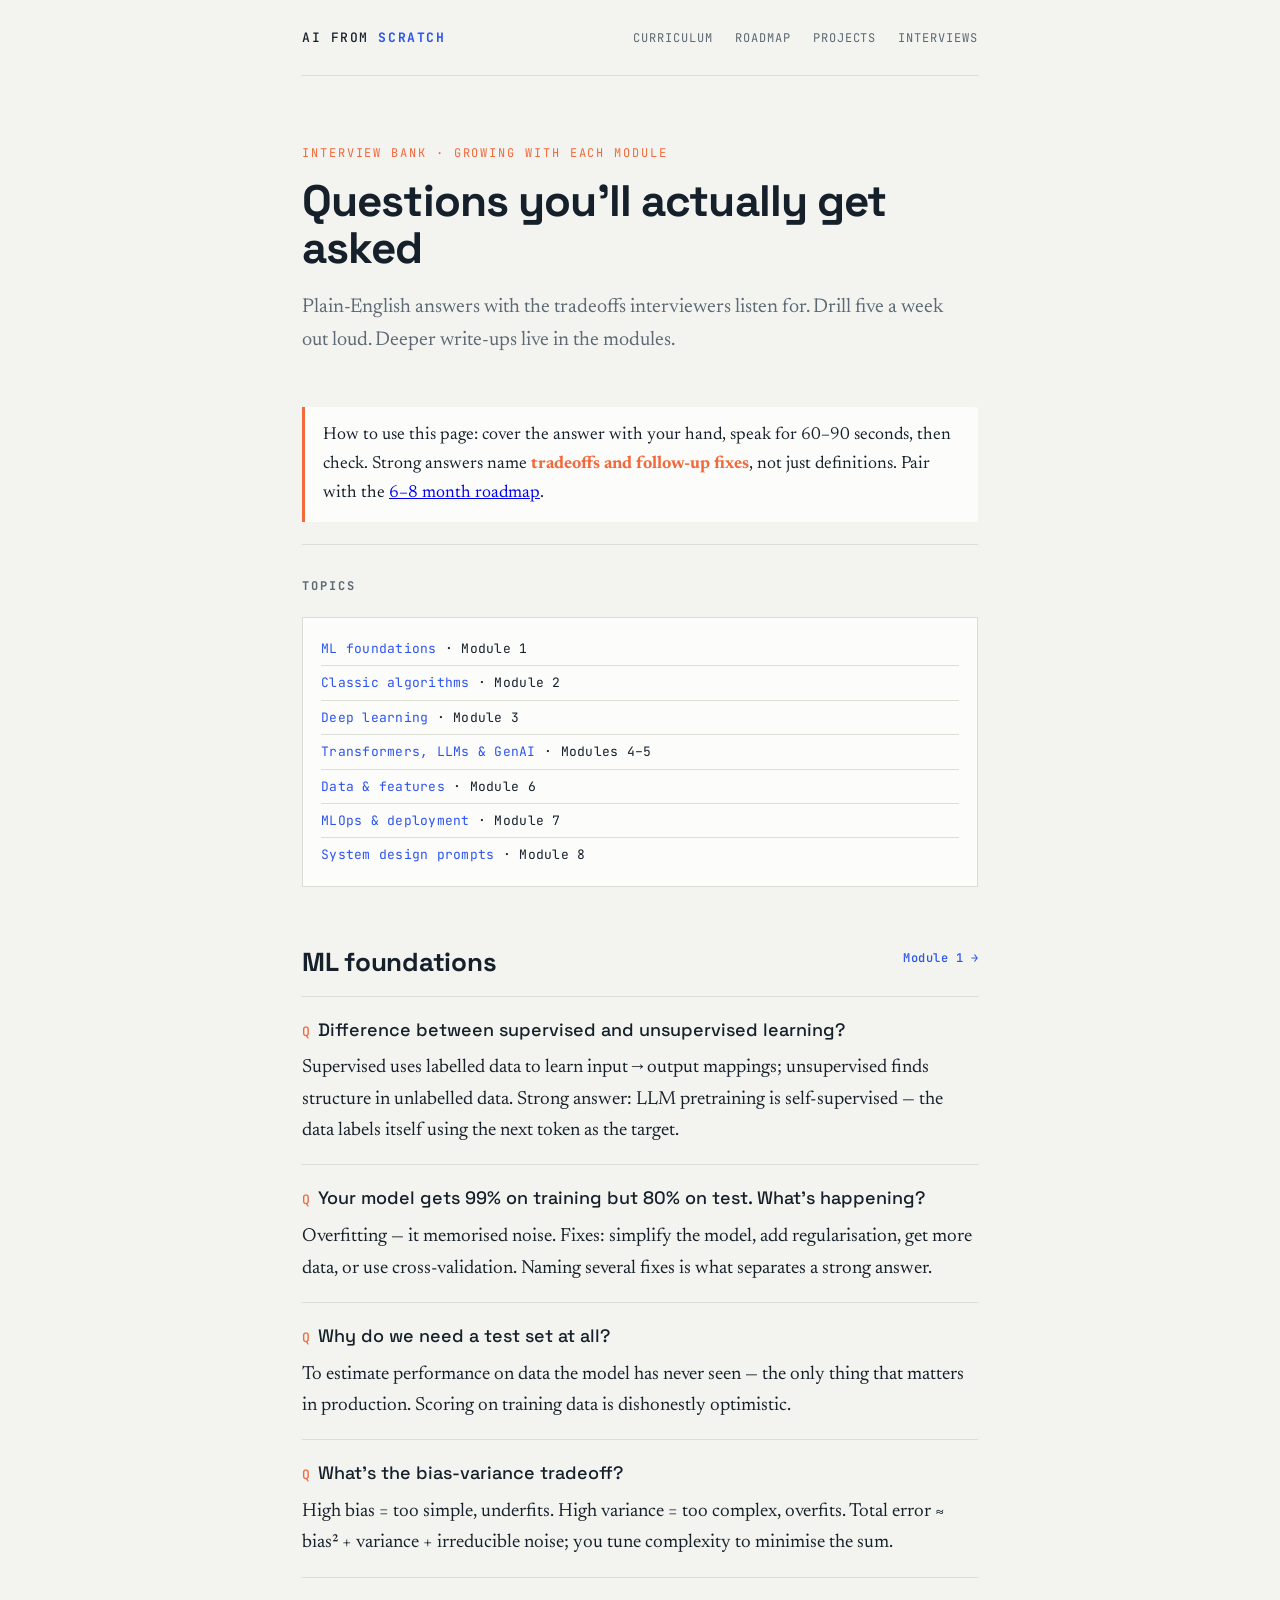
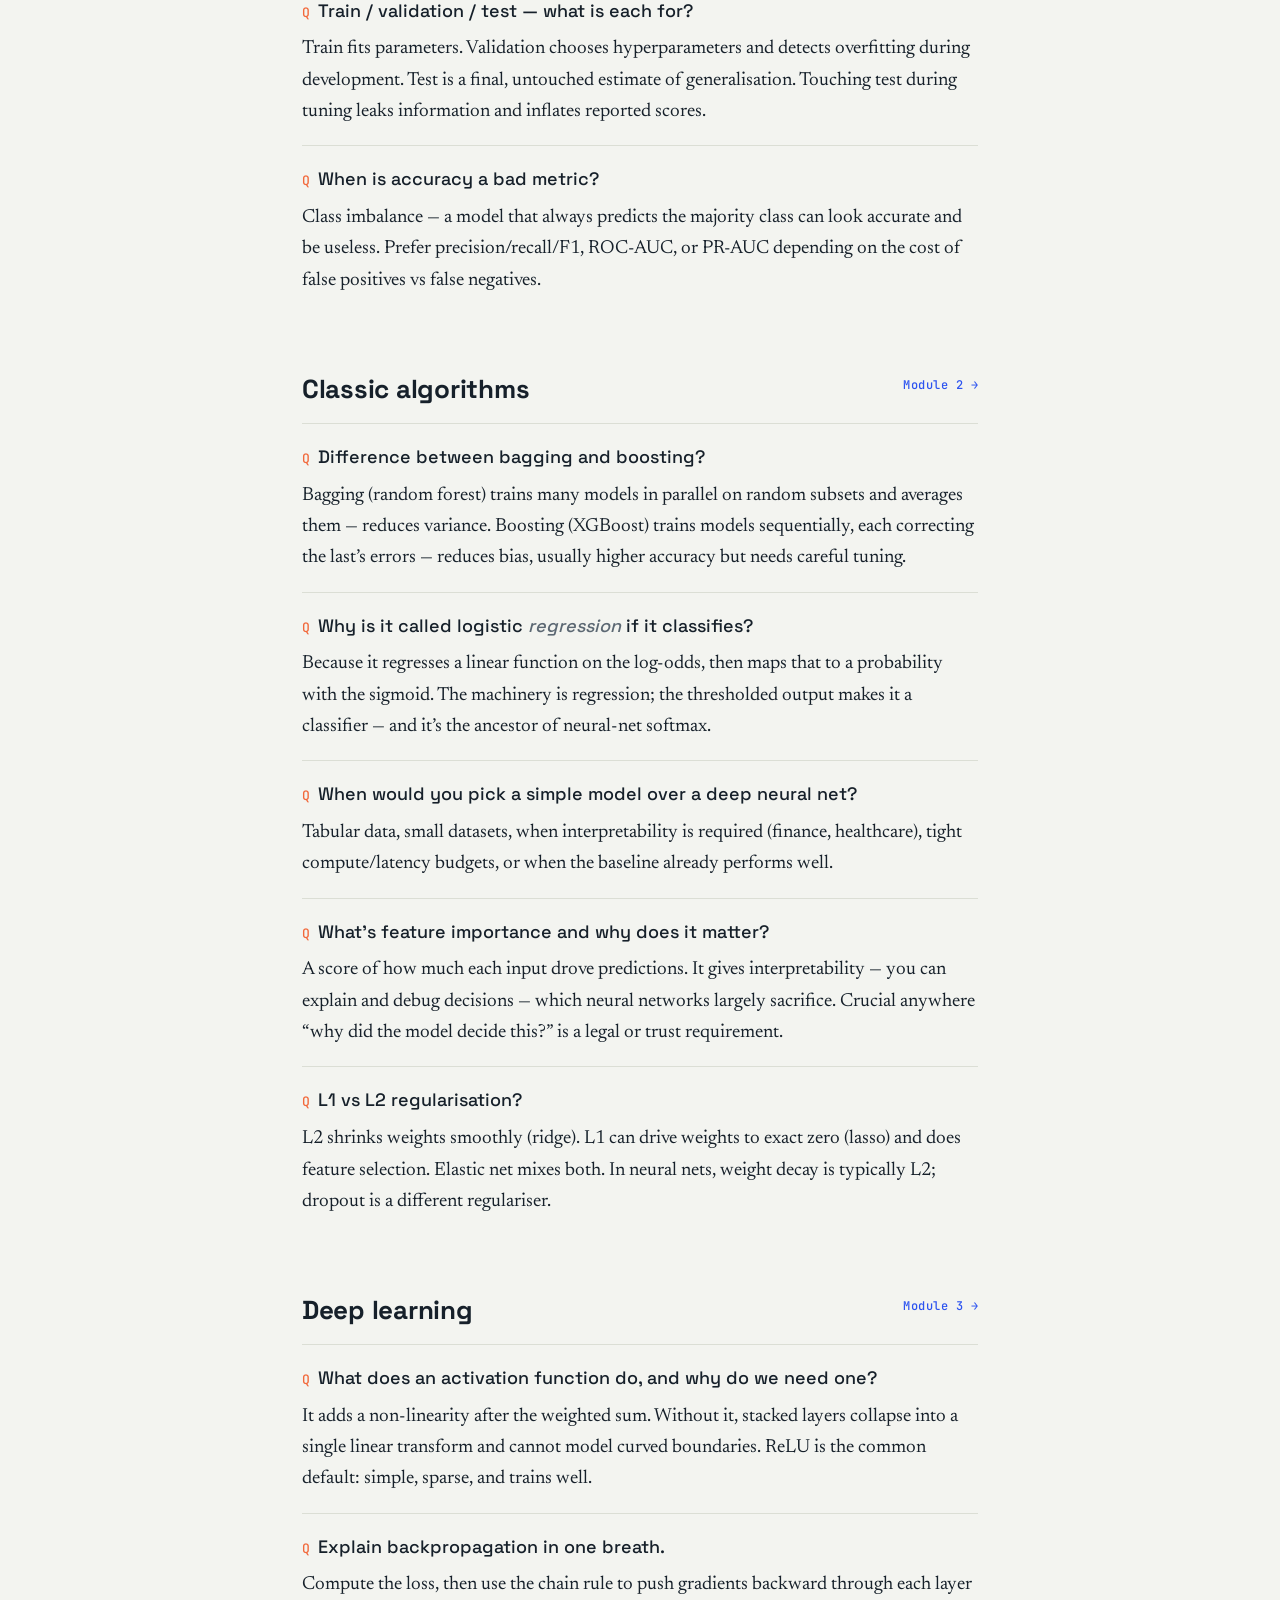
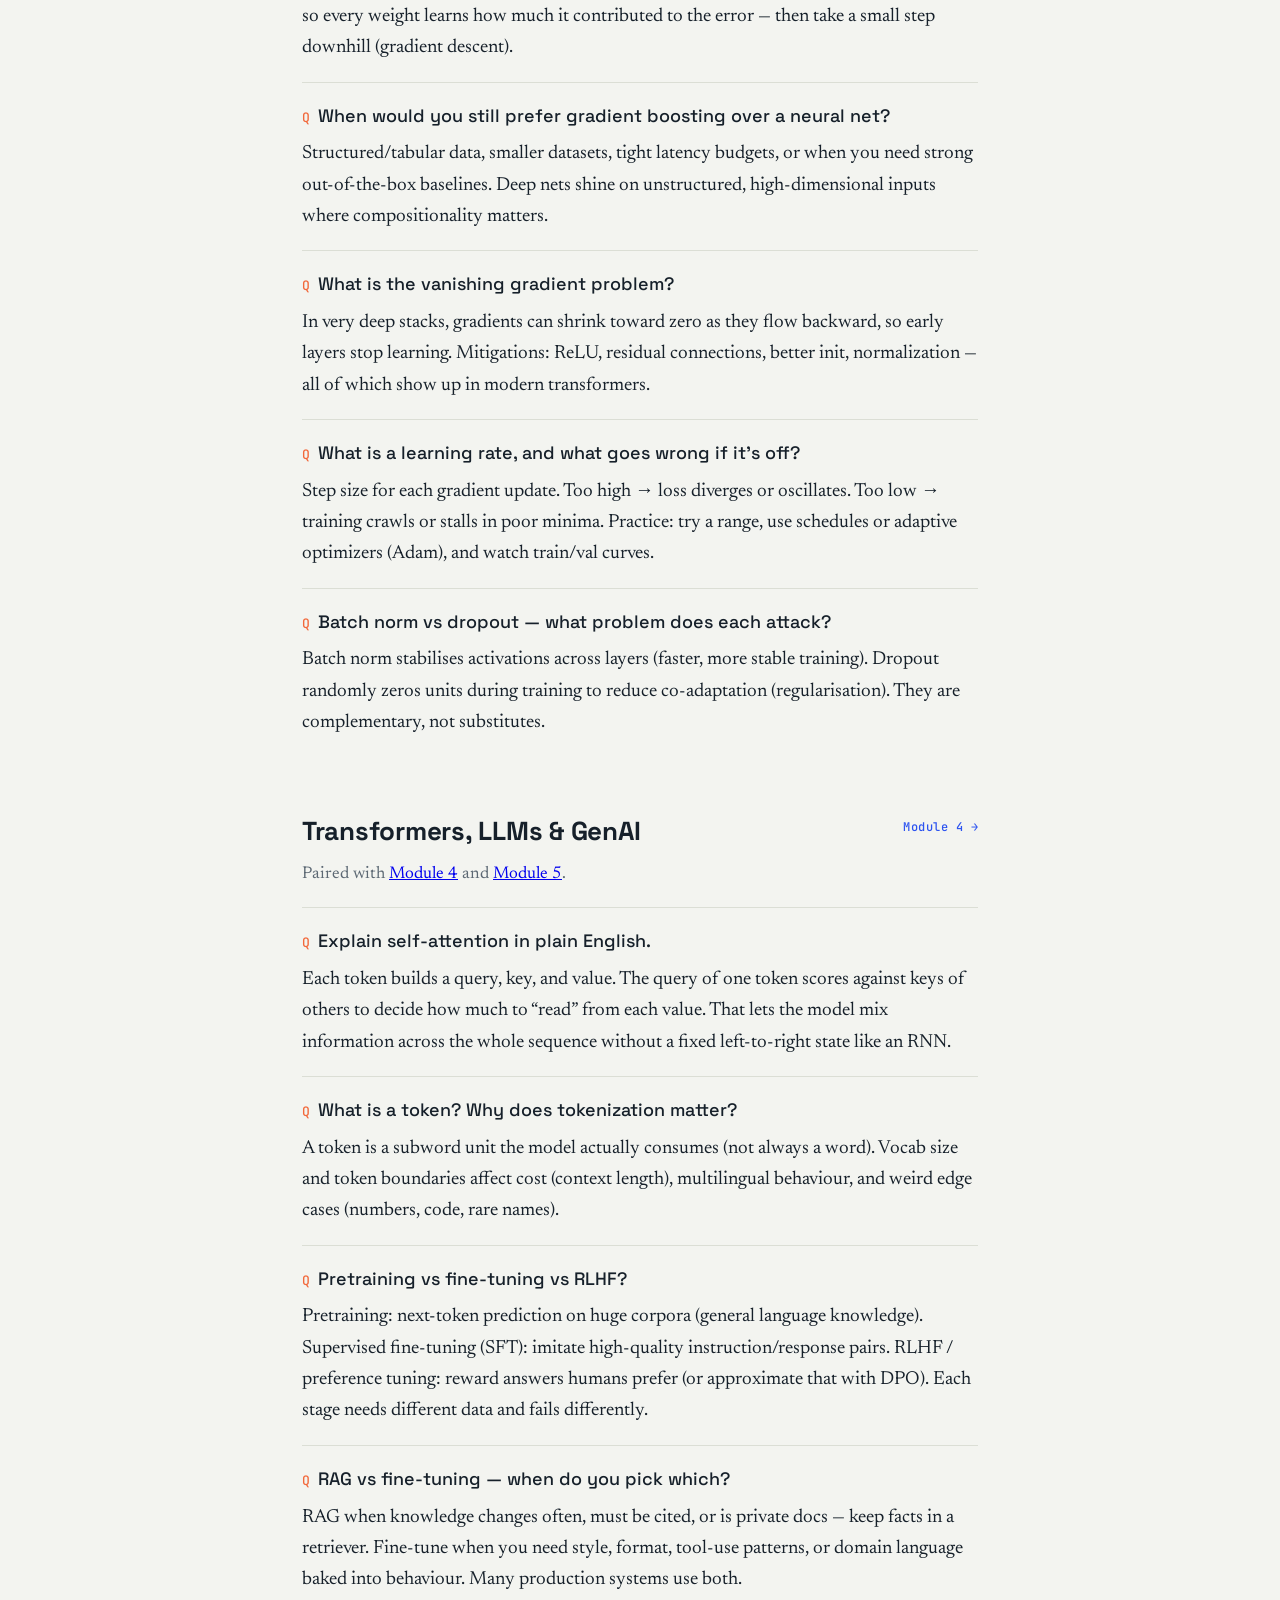
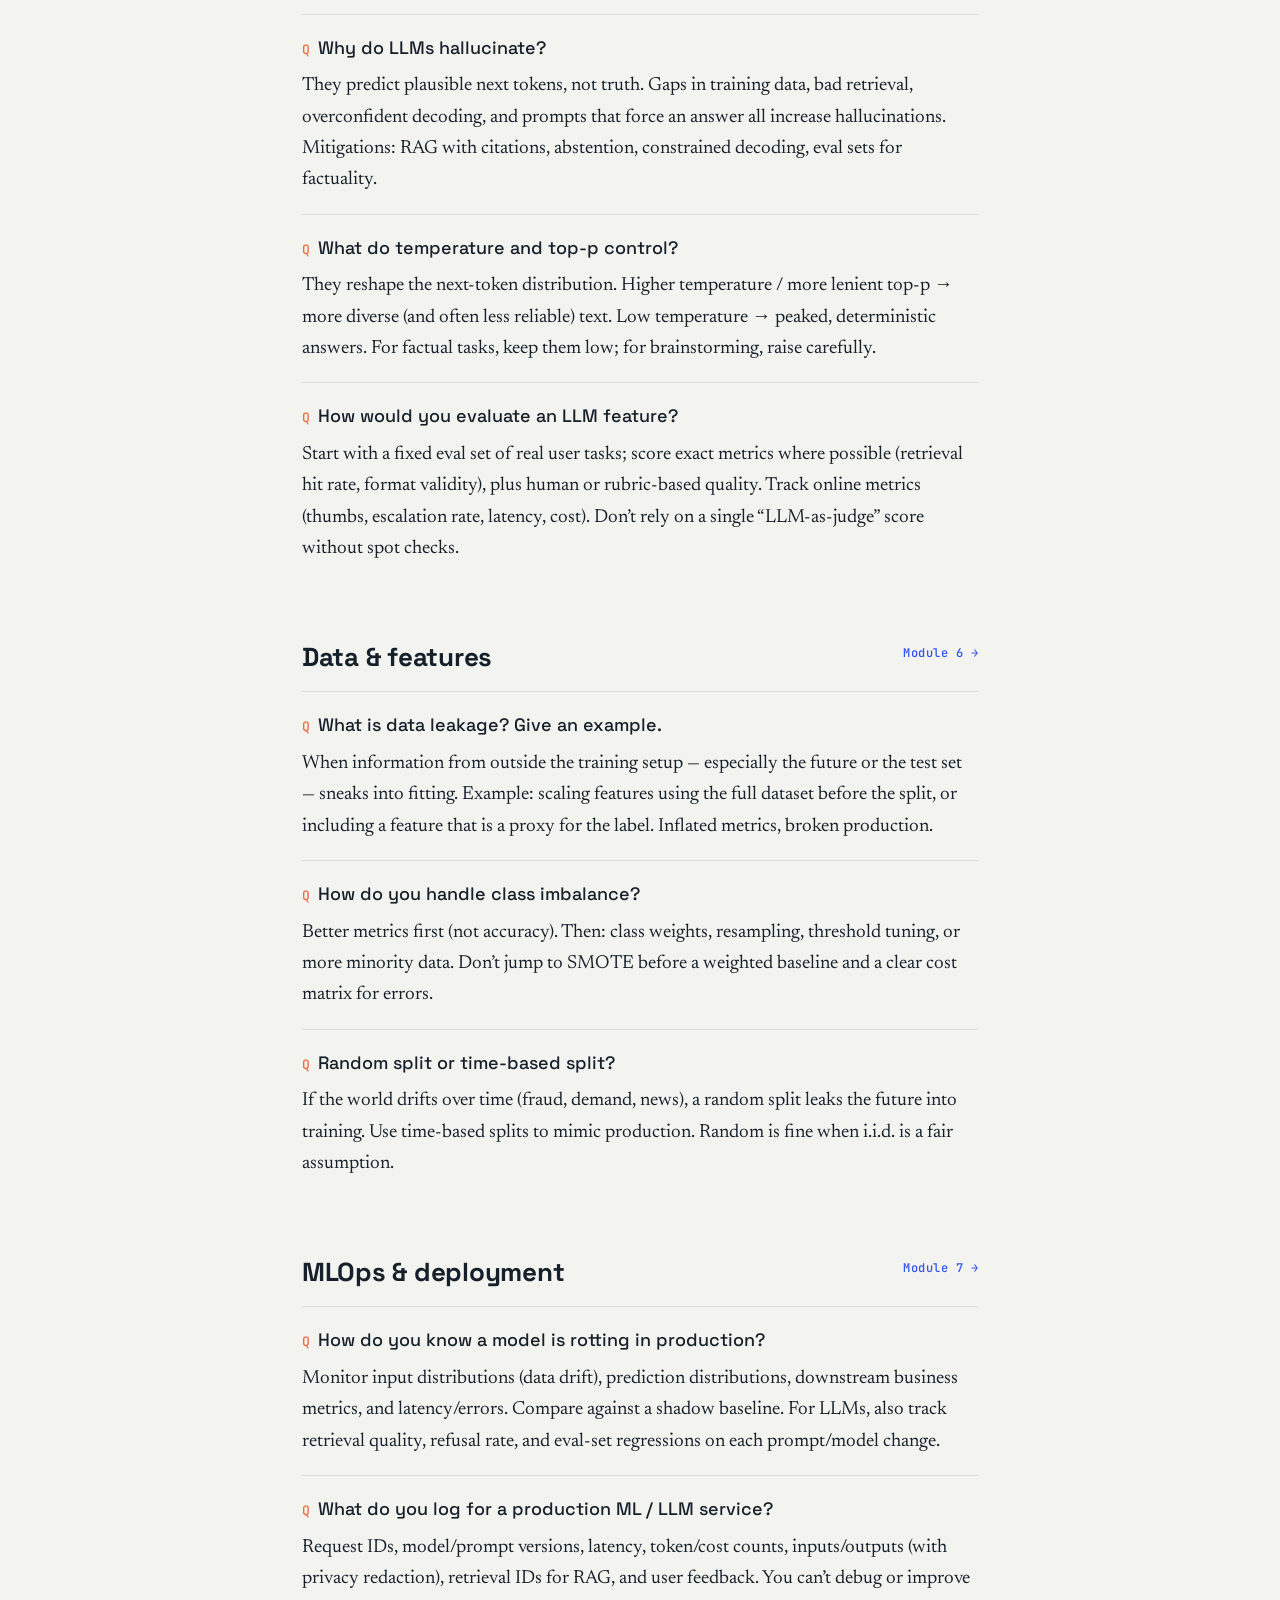
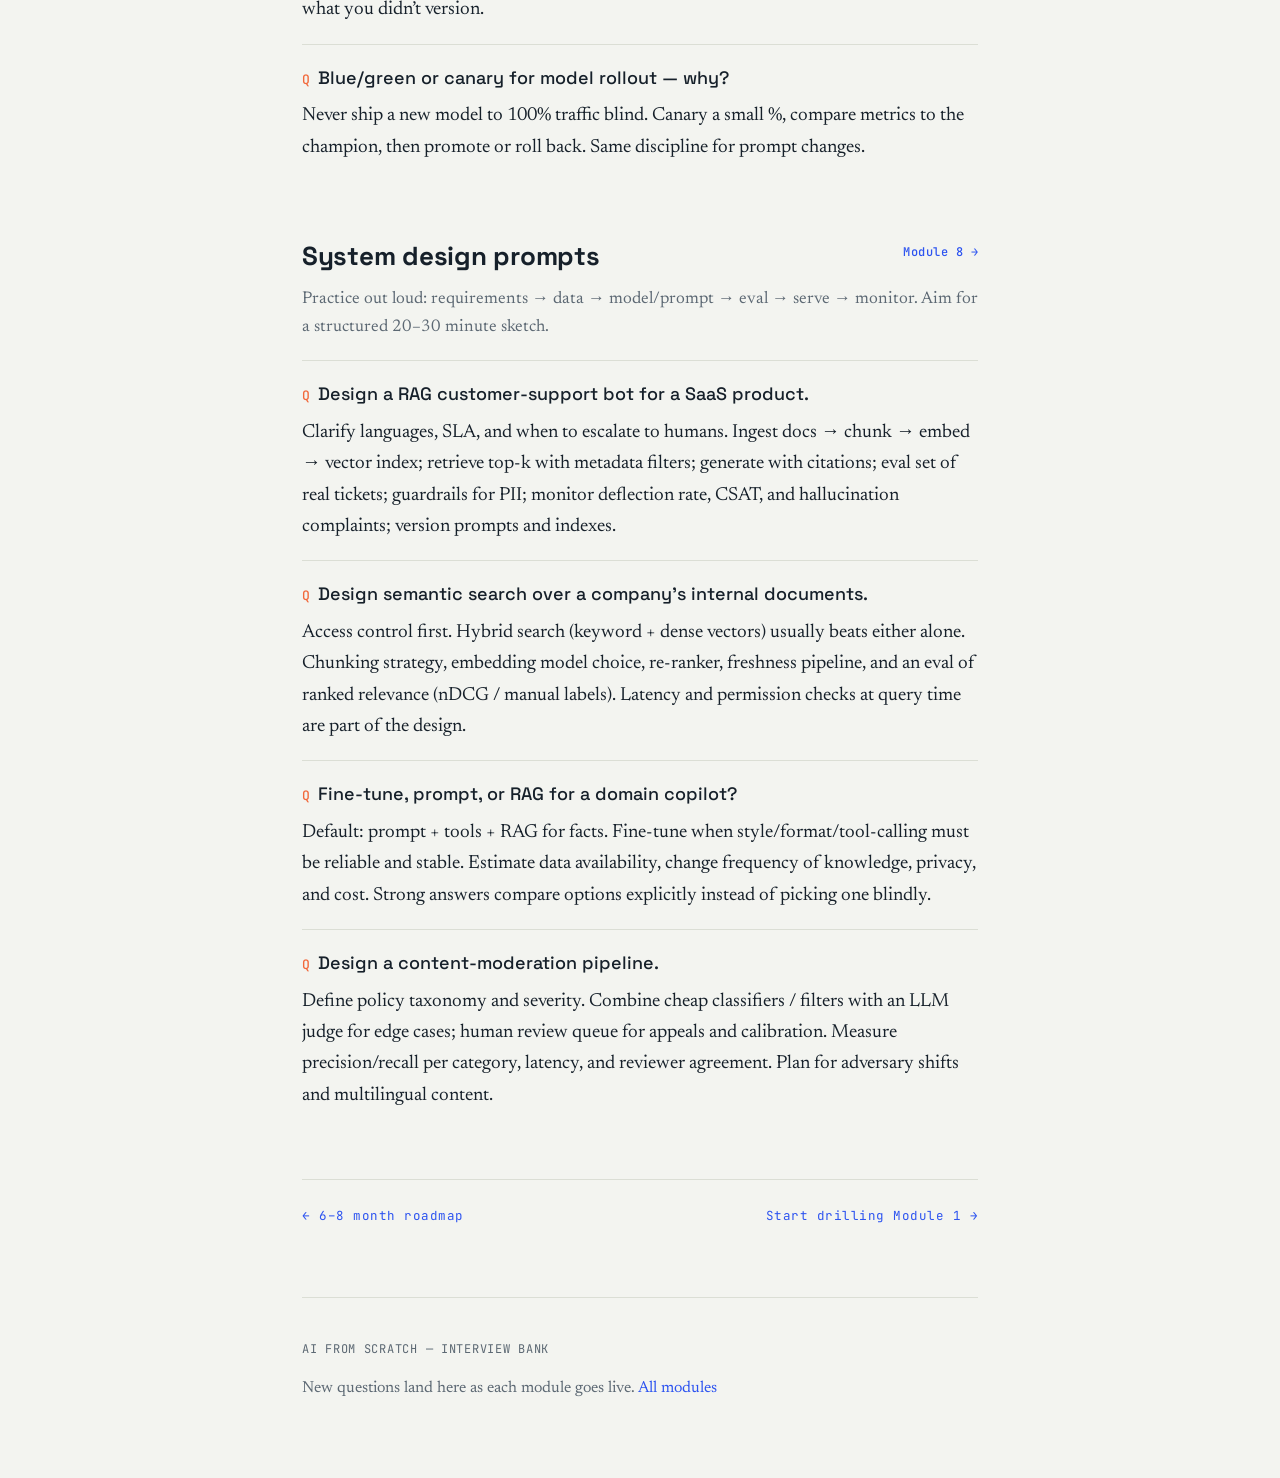
==== commit ef337a20: "Complete curriculum Modules 4–8 and mark all eight live Add Transformers/LLMs, Generative AI, Data &" ====
--- a/interview.html
+++ b/interview.html
@@ -160,9 +160,8 @@
     </div>
 
     <!-- ========== LLMS ========== -->
-    <h2 id="llms">Transformers, LLMs &amp; GenAI <span class="phase-meta">Modules 4–5 · expanding</span></h2>
-    <p class="topic-note">Full modules are still coming. These are the high-frequency interview
-      questions to start drilling now.</p>
+    <h2 id="llms">Transformers, LLMs &amp; GenAI <a class="source-link" href="module-4.html">Module 4 →</a></h2>
+    <p class="topic-note">Paired with <a href="module-4.html">Module 4</a> and <a href="module-5.html">Module 5</a>.</p>
 
     <div class="qa">
       <p class="q">Explain self-attention in plain English.</p>
@@ -211,7 +210,7 @@
     </div>
 
     <!-- ========== DATA ========== -->
-    <h2 id="data">Data &amp; features <span class="phase-meta">Module 6 · expanding</span></h2>
+    <h2 id="data">Data &amp; features <a class="source-link" href="module-6.html">Module 6 →</a></h2>
 
     <div class="qa">
       <p class="q">What is data leakage? Give an example.</p>
@@ -234,7 +233,7 @@
     </div>
 
     <!-- ========== MLOPS ========== -->
-    <h2 id="mlops">MLOps &amp; deployment <span class="phase-meta">Module 7 · expanding</span></h2>
+    <h2 id="mlops">MLOps &amp; deployment <a class="source-link" href="module-7.html">Module 7 →</a></h2>
 
     <div class="qa">
       <p class="q">How do you know a model is rotting in production?</p>
@@ -255,7 +254,7 @@
     </div>
 
     <!-- ========== SYSTEM DESIGN ========== -->
-    <h2 id="system-design">System design prompts <span class="phase-meta">Module 8 · expanding</span></h2>
+    <h2 id="system-design">System design prompts <a class="source-link" href="module-8.html">Module 8 →</a></h2>
     <p class="topic-note">Practice out loud: requirements → data → model/prompt → eval → serve → monitor.
       Aim for a structured 20–30 minute sketch.</p>
 
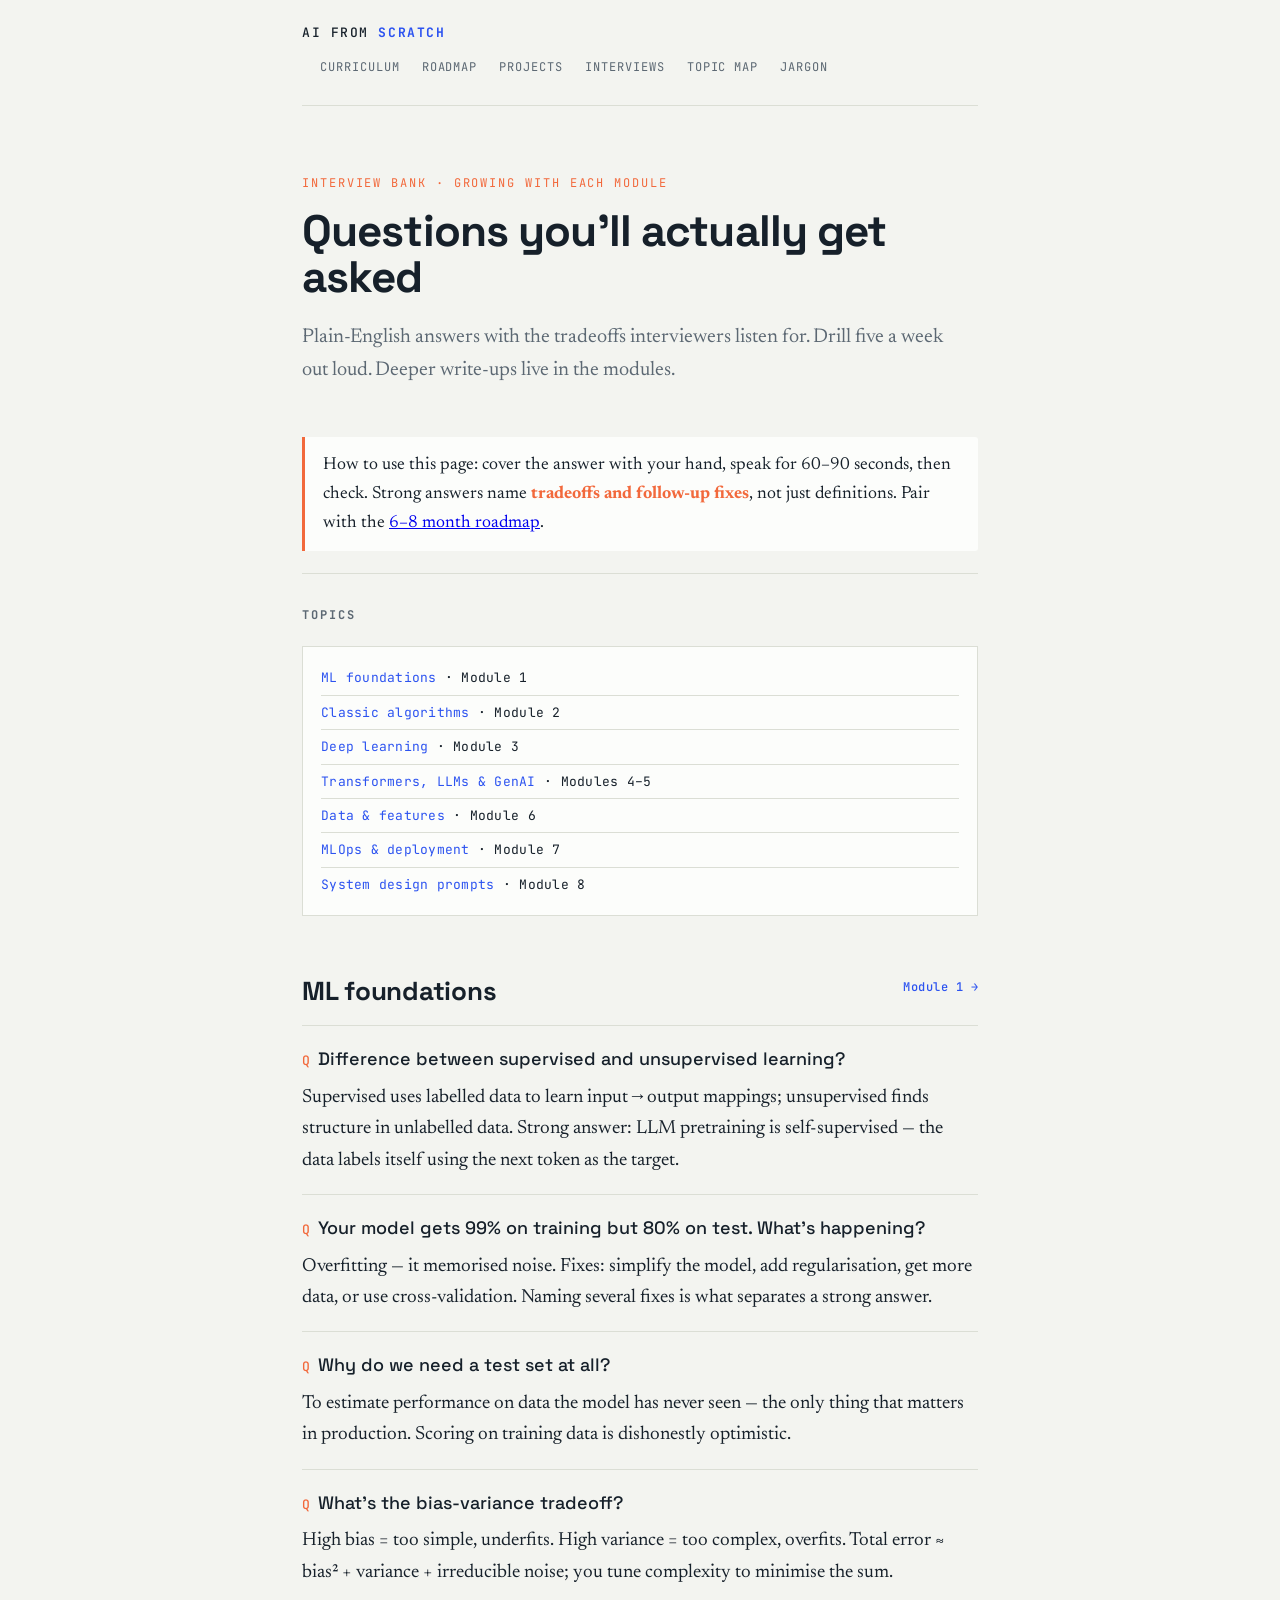
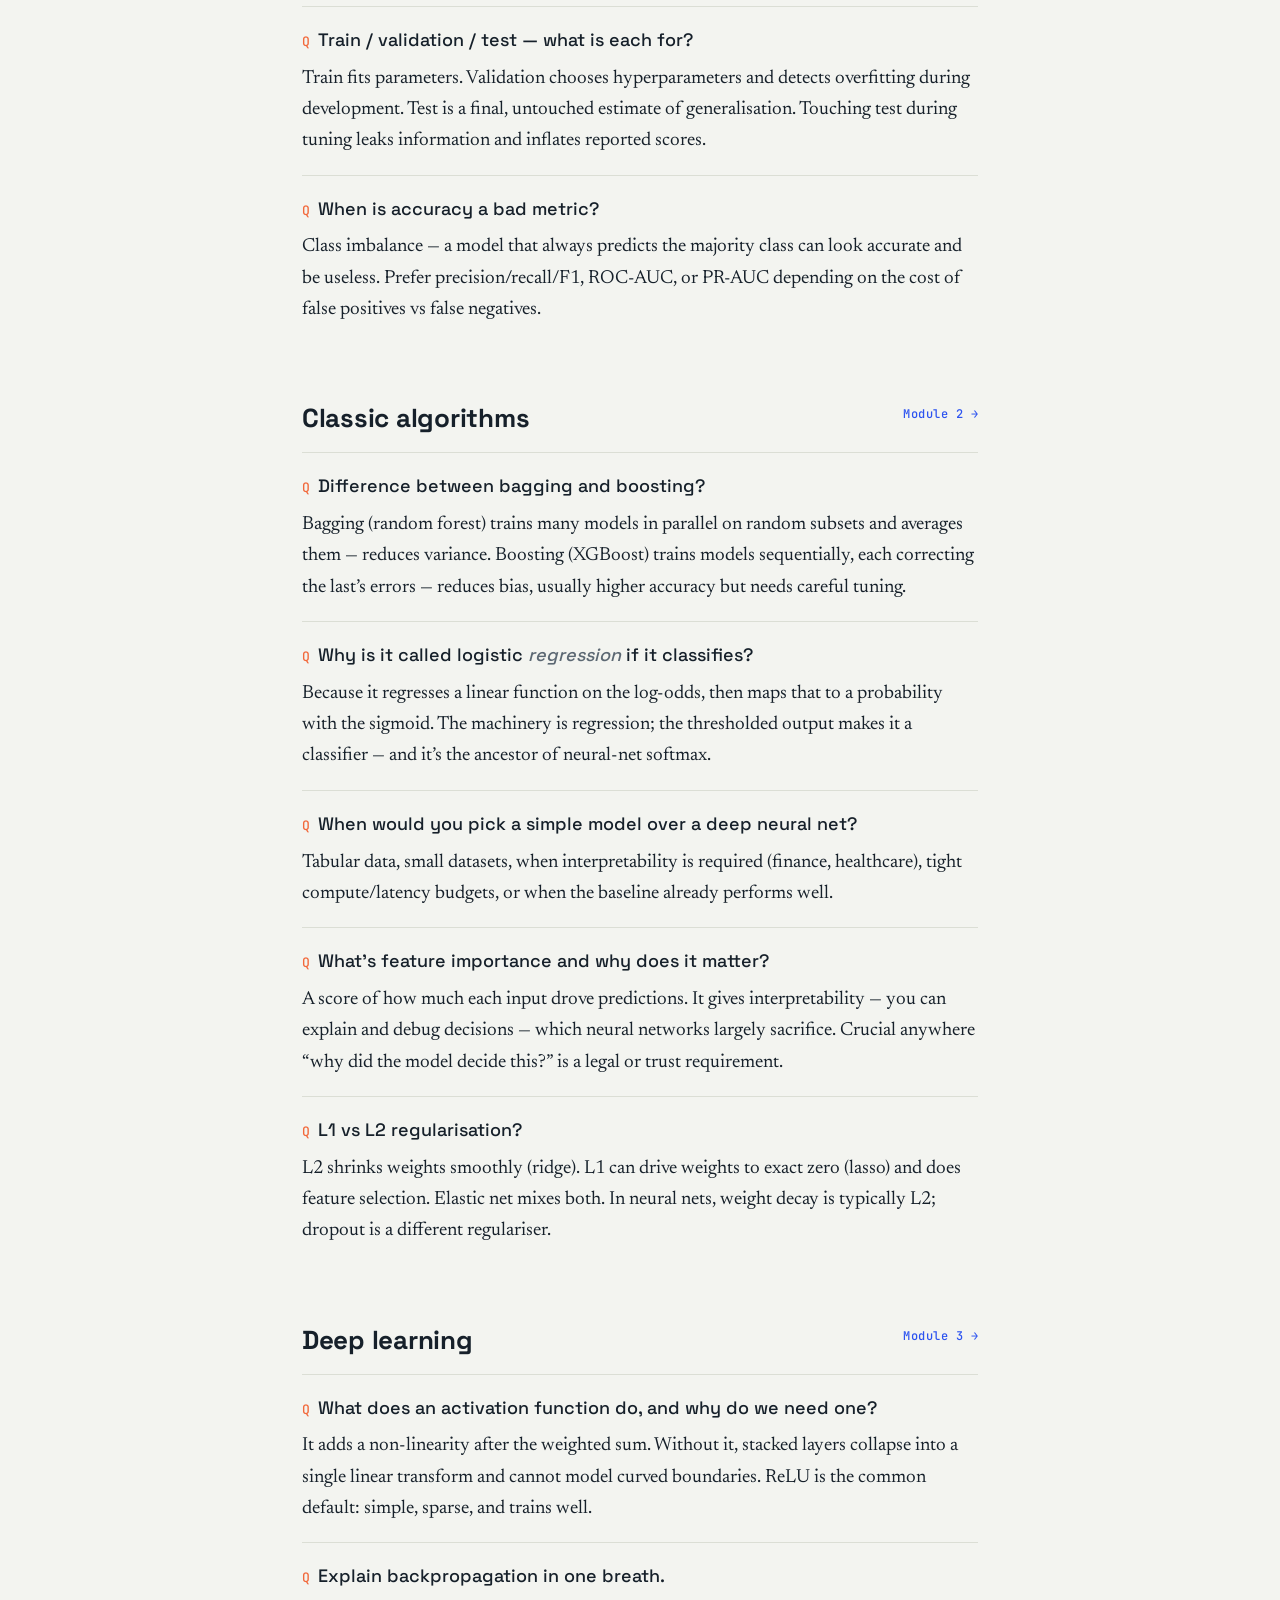
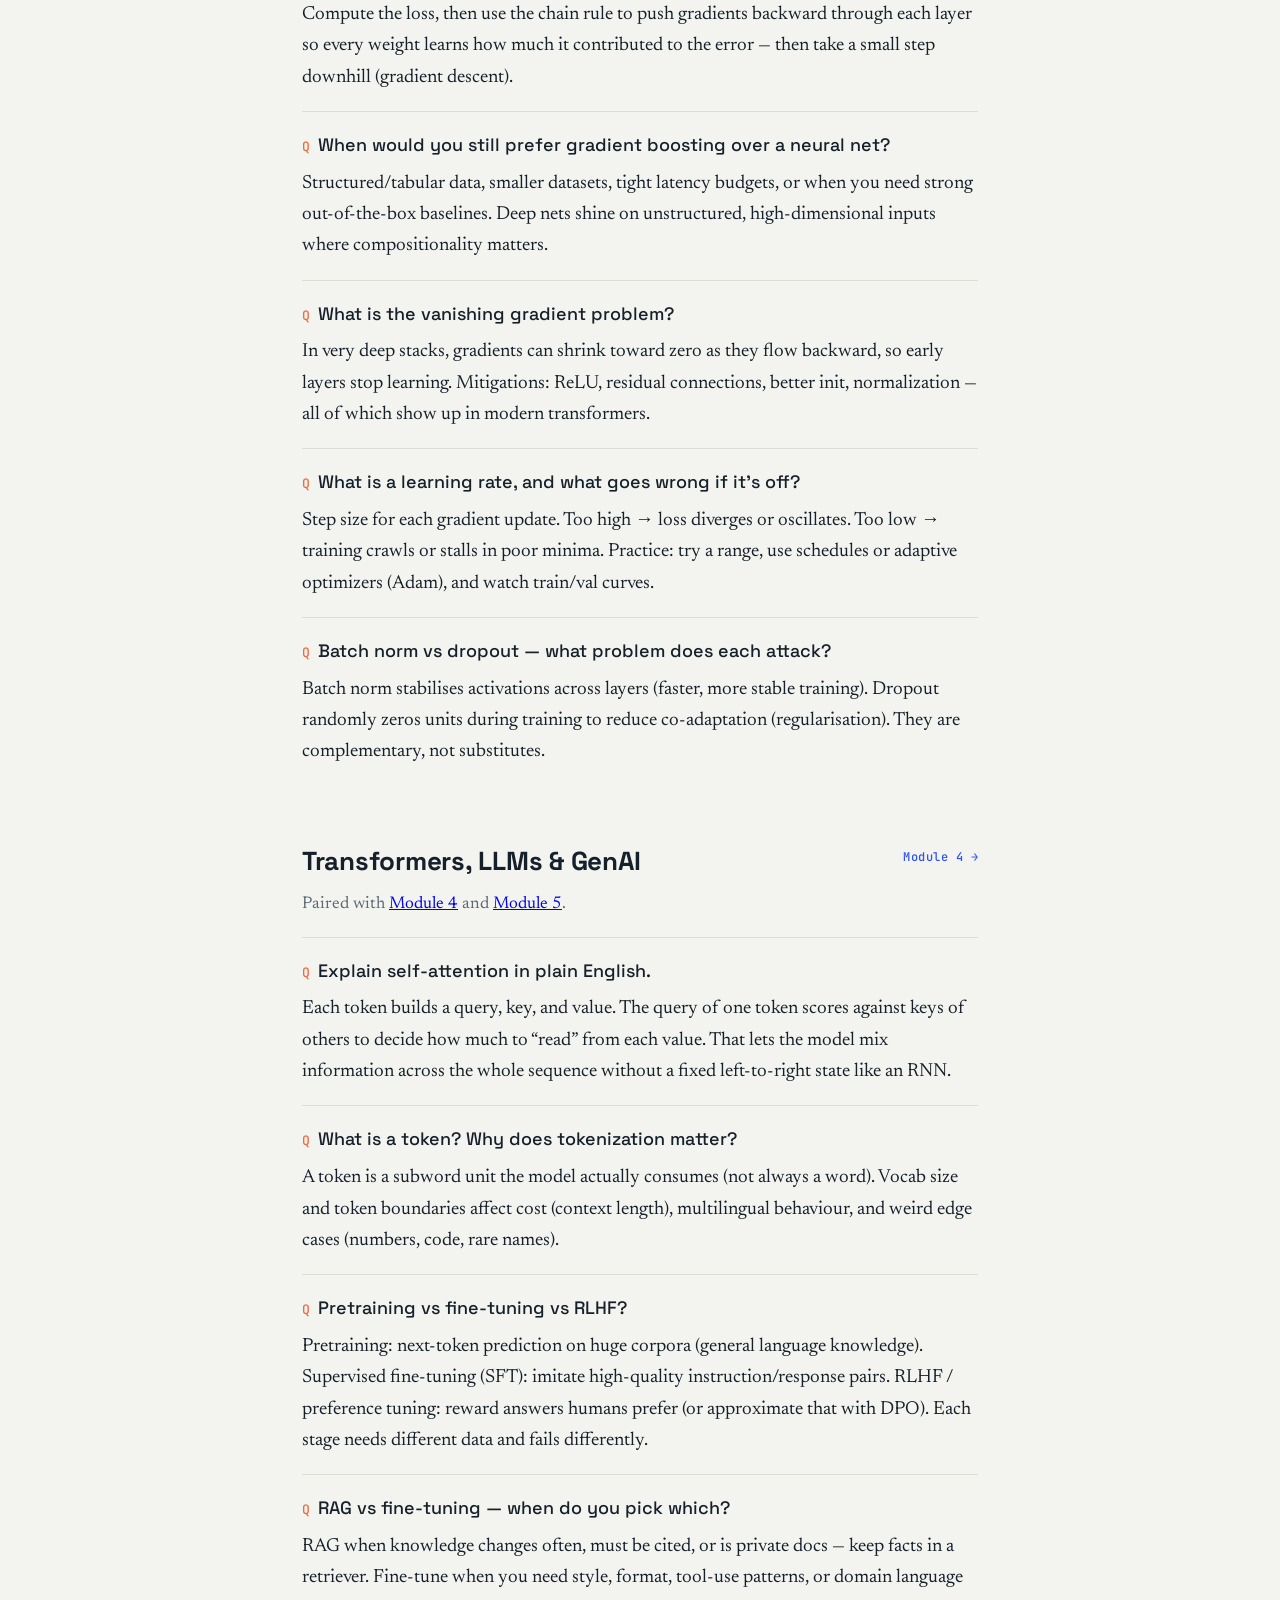
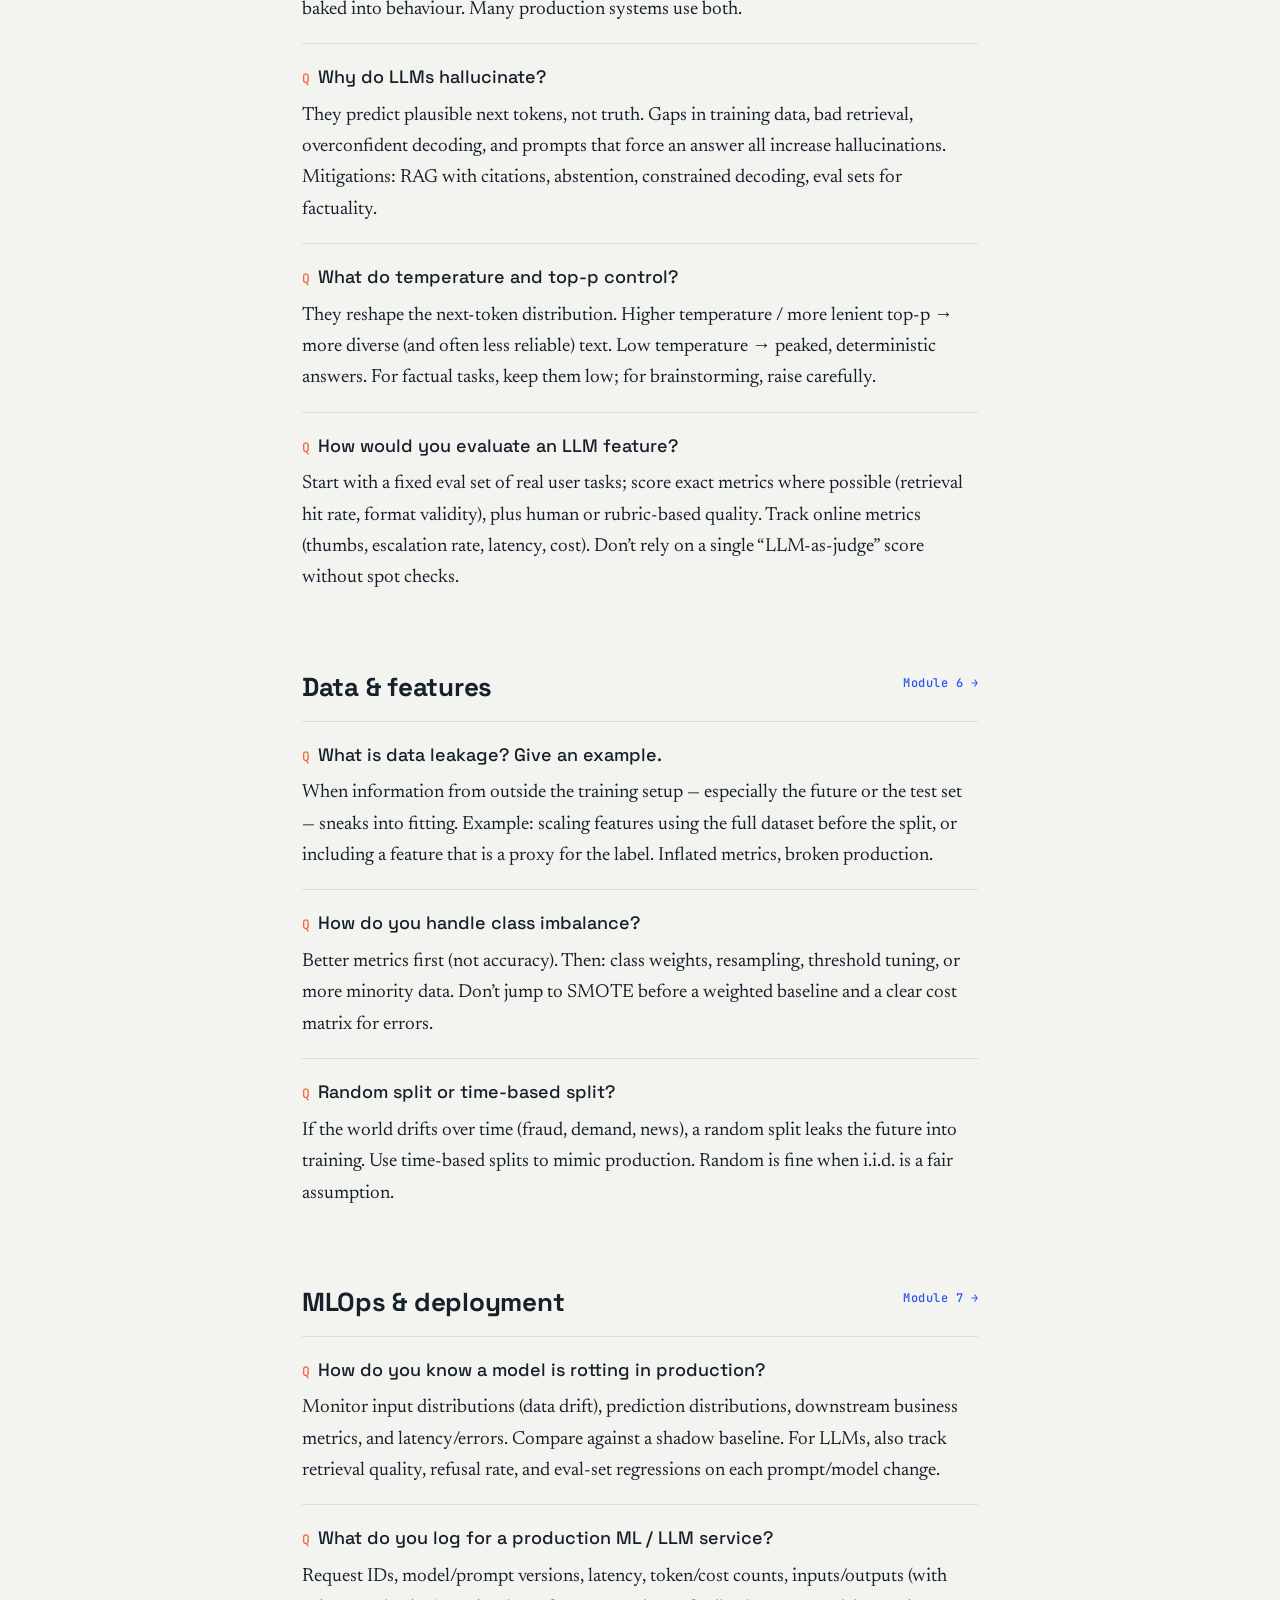
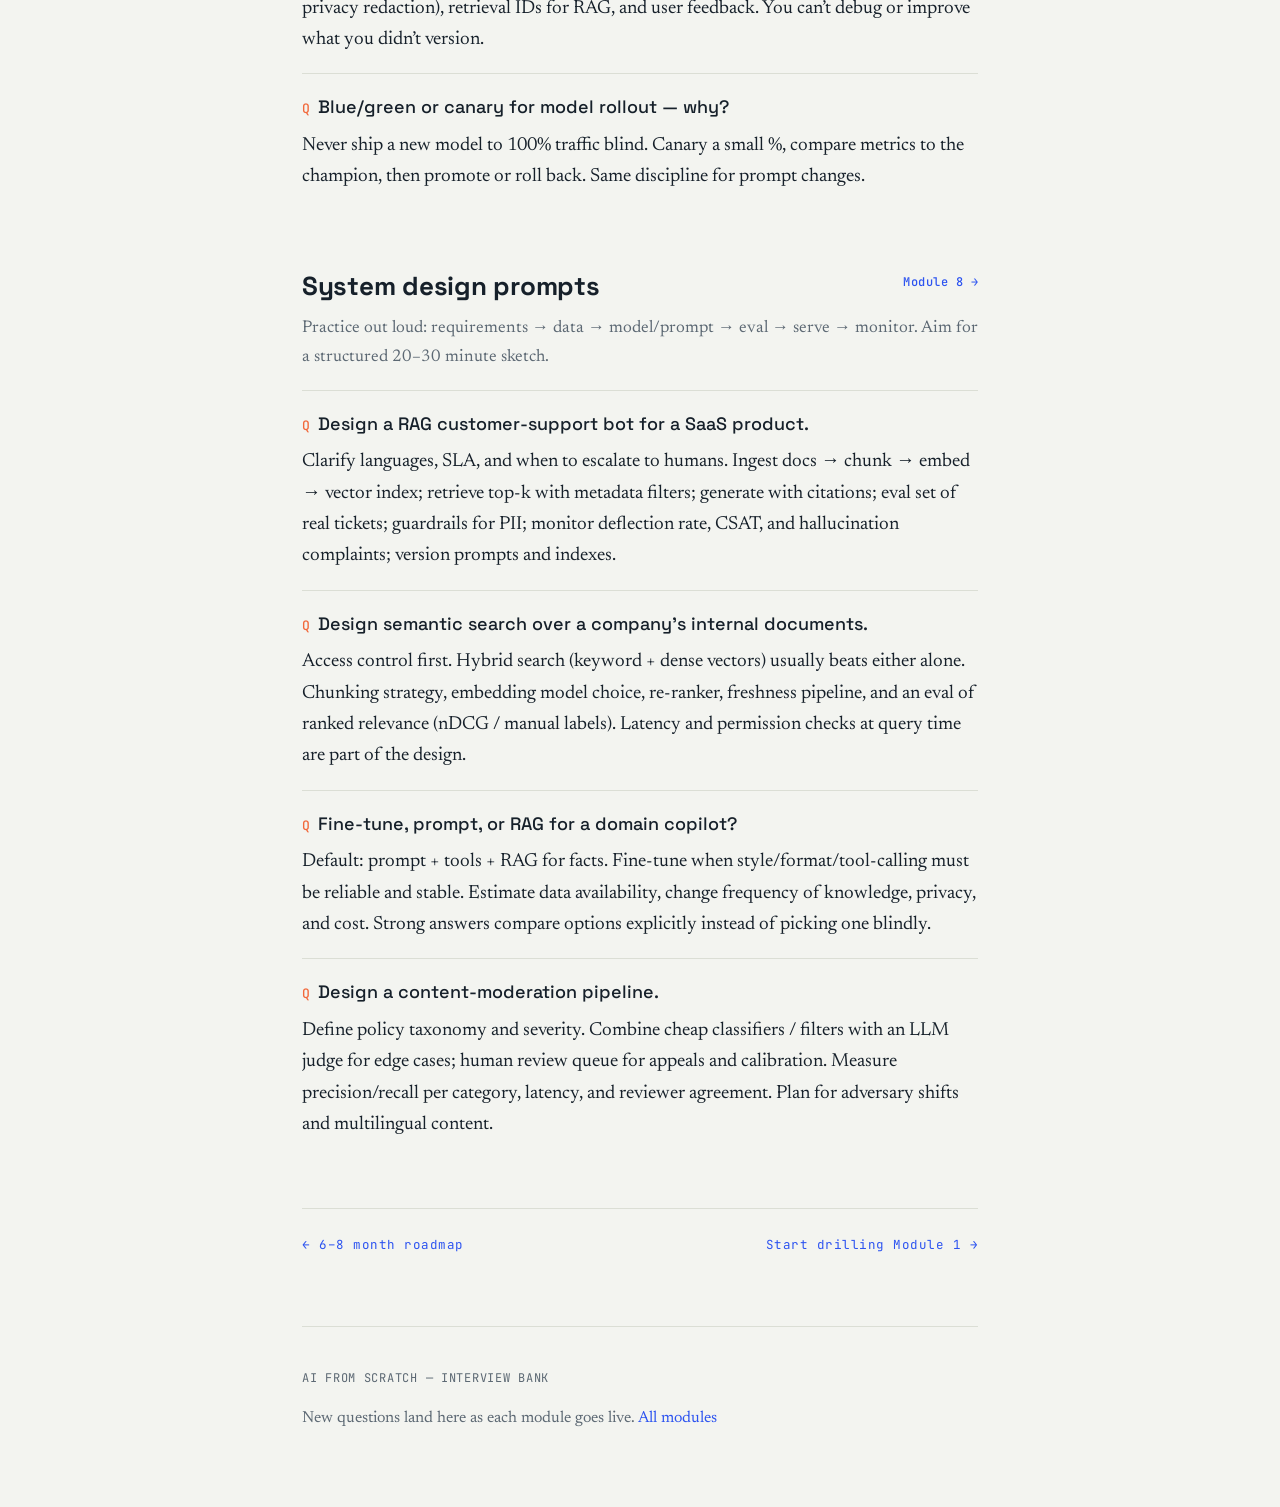
==== commit 91072828: "Publish the AI topic map and architecture jargon pages Add both study references to the shared nav a" ====
--- a/interview.html
+++ b/interview.html
@@ -20,6 +20,8 @@
       <a href="roadmap.html">Roadmap</a>
       <a href="projects.html">Projects</a>
       <a href="interview.html">Interviews</a>
+      <a href="ai-topic-map.html">Topic map</a>
+      <a href="architecture-jargon.html">Jargon</a>
     </nav>
   </header>
 
--- a/styles.css
+++ b/styles.css
@@ -45,6 +45,7 @@
 /* ---------- top bar ---------- */
 .topbar {
   display: flex; align-items: baseline; justify-content: space-between;
+  flex-wrap: wrap; gap: 8px 16px;
   padding: 22px 0; border-bottom: 1px solid var(--line);
 }
 .brand {
@@ -318,6 +319,102 @@
   outline: 2px solid var(--accent); outline-offset: 3px; border-radius: 2px;
 }
 
+/* ---------- study pages (topic map, jargon) ---------- */
+.study-page article a { color: var(--accent); }
+.study-page article a:hover { text-decoration: underline; }
+.study-page h2[id],
+.study-page h3[id] { scroll-margin-top: 18px; }
+.study-page article a[href^="http"] { overflow-wrap: anywhere; }
+
+ol.toc { list-style: decimal; padding-left: 2.6em; }
+
+.term-index {
+  font-family: var(--mono);
+  font-size: 12.5px;
+  line-height: 1.8;
+  margin: 4px 0 10px;
+}
+.term-index a {
+  display: inline-block;
+  margin: 0 14px 2px 0;
+  text-decoration: none;
+}
+
+.table-scroll {
+  overflow-x: auto;
+  margin: 8px 0 22px;
+  border: 1px solid var(--line);
+  background: var(--surface);
+  -webkit-overflow-scrolling: touch;
+}
+table.study {
+  width: 100%;
+  border-collapse: collapse;
+  font-size: 15.5px;
+  line-height: 1.45;
+}
+table.topics { min-width: 880px; }
+table.study th,
+table.study td {
+  text-align: left;
+  vertical-align: top;
+  padding: 10px 12px;
+  border-bottom: 1px solid var(--line);
+}
+table.study tr:last-child td { border-bottom: none; }
+table.study th {
+  font-family: var(--mono);
+  font-size: 11px;
+  font-weight: 500;
+  letter-spacing: 0.08em;
+  text-transform: uppercase;
+  color: var(--muted);
+  background: var(--bg);
+}
+table.study td.c-id,
+table.study th.c-id {
+  font-family: var(--mono);
+  font-size: 12px;
+  white-space: nowrap;
+}
+table.study td.c-site,
+table.study th.c-site,
+table.study td.c-plan,
+table.study th.c-plan { white-space: nowrap; }
+
+.mark {
+  font-family: var(--mono);
+  font-size: 10px;
+  letter-spacing: 0.08em;
+  text-transform: uppercase;
+  padding: 2px 7px;
+  border-radius: 2px;
+  white-space: nowrap;
+}
+.mark.covered { background: rgba(44,83,240,.12); color: var(--accent); }
+.mark.partial { background: rgba(242,105,60,.14); color: var(--warm); }
+.mark.gap { background: rgba(92,104,115,.14); color: var(--muted); }
+.mark.rep {
+  text-transform: lowercase;
+  letter-spacing: 0.04em;
+  background: rgba(22,32,42,.08);
+  color: var(--ink);
+}
+
+.example {
+  border-left: 3px solid var(--line);
+  padding: 2px 0 2px 14px;
+  margin: -6px 0 22px;
+}
+.example strong {
+  font-family: var(--mono);
+  font-size: 12px;
+  letter-spacing: 0.08em;
+  text-transform: uppercase;
+  color: var(--warm);
+  font-weight: 500;
+}
+
 @media (max-width: 540px) {
   body { font-size: 18px; }
   .topbar { flex-wrap: wrap; gap: 10px; }
